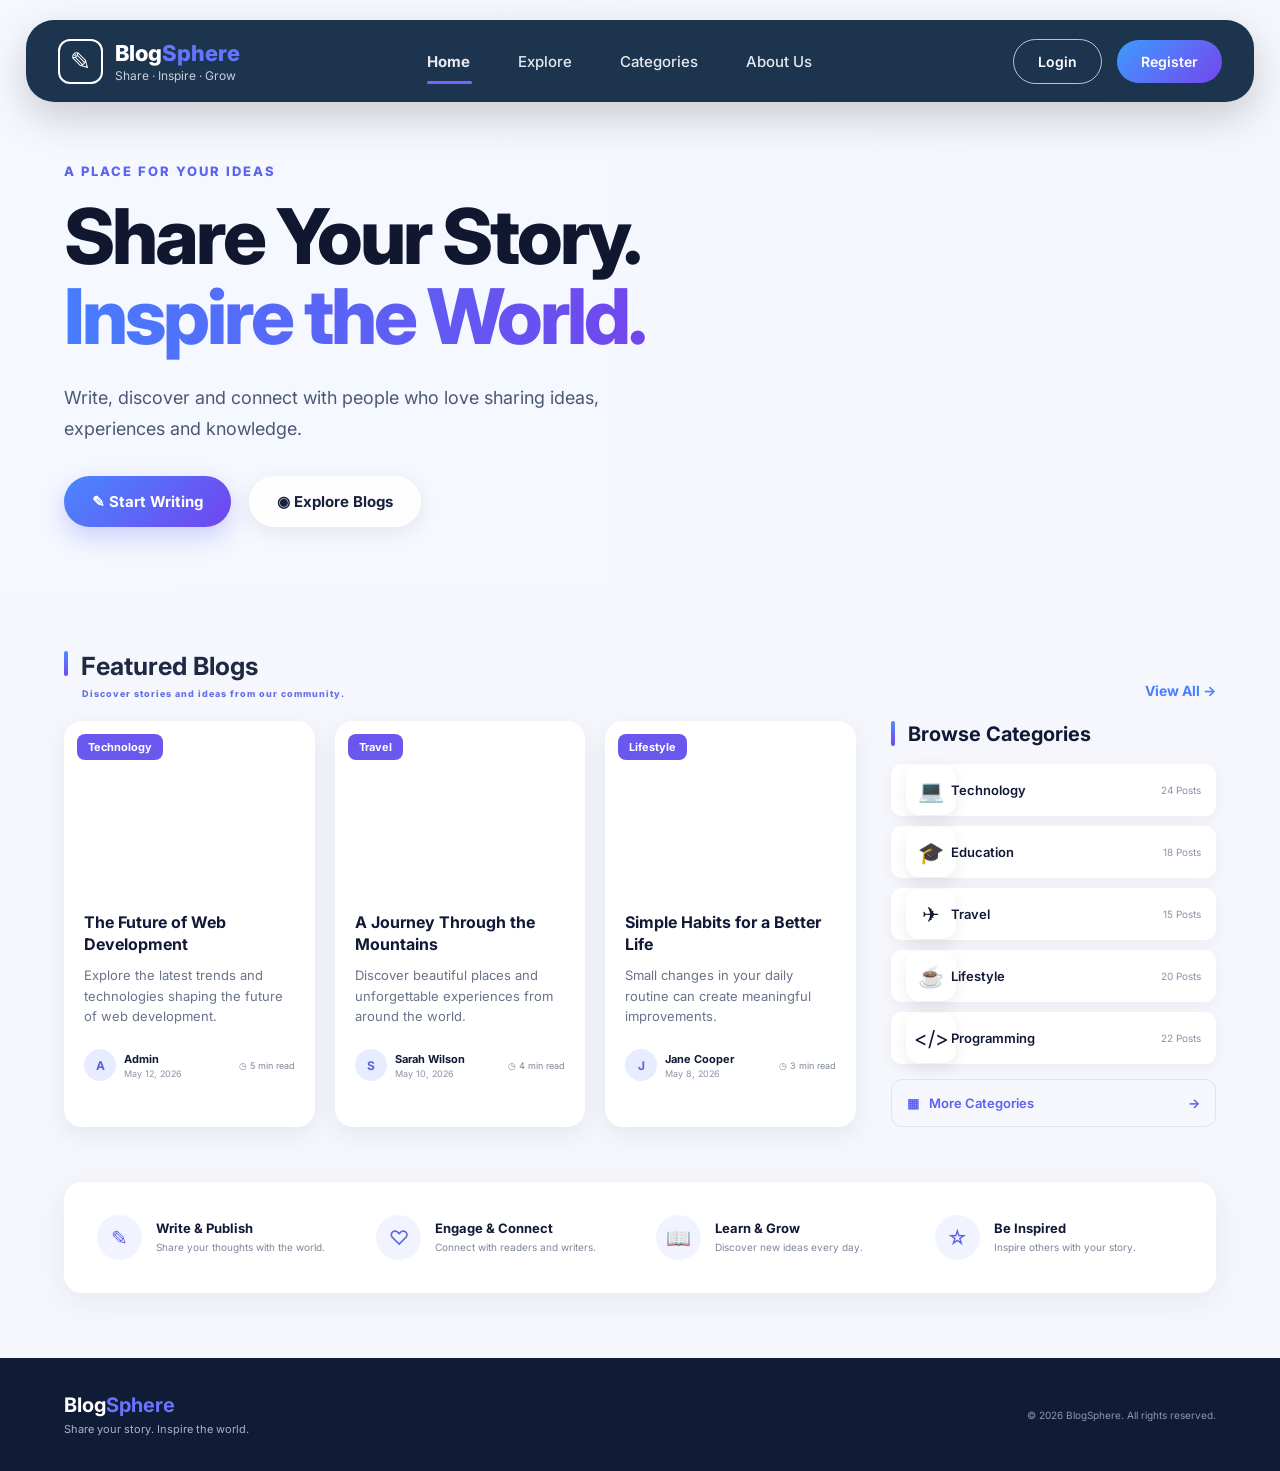
==== frontend/index.html @ fdae3c47 "Add complete BlogSphere application" ====
<!DOCTYPE html>
<html lang="en">
<head>
    <meta charset="UTF-8">
    <meta name="viewport" content="width=device-width, initial-scale=1.0">

    <title>BlogSphere | Share Your Story</title>

    <link rel="stylesheet" href="style.css">

    <!-- Google Font -->
    <link rel="preconnect" href="https://fonts.googleapis.com">
    <link rel="preconnect" href="https://fonts.gstatic.com" crossorigin>
    <link href="https://fonts.googleapis.com/css2?family=Inter:wght@400;500;600;700;800&display=swap" rel="stylesheet">
</head>

<body>

    <!-- ================= NAVBAR ================= -->

    <header class="navbar">

        <div class="logo-area">
            <div class="logo-icon">✎</div>

            <div class="logo-text">
                <h2>Blog<span>Sphere</span></h2>
                <p>Share · Inspire · Grow</p>
            </div>
        </div>

        <nav class="nav-links">
            <a href="index.html" class="active">Home</a>
            <a href="explore.html">Explore</a>
            <a href="categories.html">Categories</a>
            <a href="about.html">About Us</a>
        </nav>

        <div class="nav-actions">

            <button class="search-btn" title="Search">
                
            </button>

            <a href="login.html" class="login-btn">
                Login
            </a>

            <a href="register.html" class="register-btn">
                Register
            </a>

        </div>

    </header>


    <!-- ================= HERO SECTION ================= -->

    <section class="hero">

        <div class="hero-overlay"></div>

        <div class="hero-content">

            <p class="hero-small">
                A PLACE FOR YOUR IDEAS
            </p>

            <h1>
                Share Your Story.
                <br>
                <span>Inspire the World.</span>
            </h1>

            <p class="hero-description">
                Write, discover and connect with people who love
                sharing ideas, experiences and knowledge.
            </p>

            <div class="hero-buttons">

                <a href="create-post.html" class="primary-btn">
                    ✎ Start Writing
                </a>

                <a href="explore.html" class="secondary-btn">
                    ◉ Explore Blogs
                </a>

            </div>

        </div>

    </section>


    <!-- ================= FEATURED SECTION ================= -->

    <main>

        <section class="featured-section" id="blogs">

            <div class="section-heading">

                <div>
                    <span class="heading-line"></span>

                    <h2>Featured Blogs</h2>

                    <p>
                        Discover stories and ideas from our community.
                    </p>
                </div>

                <a href="explore.html" class="view-all">
                    View All →
                </a>

            </div>


            <div class="content-layout">


                <!-- BLOG CARDS -->

                <div class="blog-container">

                    <!-- CARD 1 -->

                    <article class="blog-card">

                        <div class="blog-image technology">
                            <span>Technology</span>
                        </div>

                        <div class="blog-content">

                            <h3>
                                The Future of Web Development
                            </h3>

                            <p>
                                Explore the latest trends and technologies
                                shaping the future of web development.
                            </p>

                            <div class="blog-info">

                                <div class="author">
                                    <div class="author-avatar">A</div>

                                    <div>
                                        <strong>Admin</strong>
                                        <small>May 12, 2026</small>
                                    </div>
                                </div>

                                <span class="read-time">
                                    ◷ 5 min read
                                </span>

                            </div>

                        </div>

                    </article>


                    <!-- CARD 2 -->

                    <article class="blog-card">

                        <div class="blog-image travel">
                            <span>Travel</span>
                        </div>

                        <div class="blog-content">

                            <h3>
                                A Journey Through the Mountains
                            </h3>

                            <p>
                                Discover beautiful places and unforgettable
                                experiences from around the world.
                            </p>

                            <div class="blog-info">

                                <div class="author">
                                    <div class="author-avatar">S</div>

                                    <div>
                                        <strong>Sarah Wilson</strong>
                                        <small>May 10, 2026</small>
                                    </div>
                                </div>

                                <span class="read-time">
                                    ◷ 4 min read
                                </span>

                            </div>

                        </div>

                    </article>


                    <!-- CARD 3 -->

                    <article class="blog-card">

                        <div class="blog-image lifestyle">
                            <span>Lifestyle</span>
                        </div>

                        <div class="blog-content">

                            <h3>
                                Simple Habits for a Better Life
                            </h3>

                            <p>
                                Small changes in your daily routine can
                                create meaningful improvements.
                            </p>

                            <div class="blog-info">

                                <div class="author">
                                    <div class="author-avatar">J</div>

                                    <div>
                                        <strong>Jane Cooper</strong>
                                        <small>May 8, 2026</small>
                                    </div>
                                </div>

                                <span class="read-time">
                                    ◷ 3 min read
                                </span>

                            </div>

                        </div>

                    </article>

                </div>


                <!-- ================= CATEGORIES ================= -->

                <aside class="categories">

                    <div class="category-heading">

                        <span class="heading-line"></span>

                        <h2>Browse Categories</h2>

                    </div>


                    <a href="categories.html" class="category-item">
                        <span class="category-icon">💻</span>
                        <span>Technology</span>
                        <small>24 Posts</small>
                    </a>


                    <a href="categories.html" class="category-item">
                        <span class="category-icon">🎓</span>
                        <span>Education</span>
                        <small>18 Posts</small>
                    </a>


                    <a href="categories.html" class="category-item">
                        <span class="category-icon">✈</span>
                        <span>Travel</span>
                        <small>15 Posts</small>
                    </a>


                    <a href="categories.html" class="category-item">
                        <span class="category-icon">☕</span>
                        <span>Lifestyle</span>
                        <small>20 Posts</small>
                    </a>


                    <a href="categories.html" class="category-item">
                        <span class="category-icon">&lt;/&gt;</span>
                        <span>Programming</span>
                        <small>22 Posts</small>
                    </a>


                    <a href="categories.html" class="more-category">
                        <span>▦</span>
                        More Categories
                        <b>→</b>
                    </a>

                </aside>

            </div>

        </section>


        <!-- ================= FEATURES ================= -->

        <section class="features">

            <div class="feature-item">

                <div class="feature-icon">
                    ✎
                </div>

                <div>
                    <h3>Write & Publish</h3>
                    <p>
                        Share your thoughts with the world.
                    </p>
                </div>

            </div>


            <div class="feature-item">

                <div class="feature-icon">
                    ♡
                </div>

                <div>
                    <h3>Engage & Connect</h3>
                    <p>
                        Connect with readers and writers.
                    </p>
                </div>

            </div>


            <div class="feature-item">

                <div class="feature-icon">
                    📖
                </div>

                <div>
                    <h3>Learn & Grow</h3>
                    <p>
                        Discover new ideas every day.
                    </p>
                </div>

            </div>


            <div class="feature-item">

                <div class="feature-icon">
                    ☆
                </div>

                <div>
                    <h3>Be Inspired</h3>
                    <p>
                        Inspire others with your story.
                    </p>
                </div>

            </div>

        </section>

    </main>


    <!-- ================= FOOTER ================= -->

    <footer>

        <div class="footer-logo">
            <h2>Blog<span>Sphere</span></h2>

            <p>
                Share your story. Inspire the world.
            </p>
        </div>


        <p class="copyright">
            © 2026 BlogSphere. All rights reserved.
        </p>

    </footer>
     <script src="script.js"></script>

</body>
</html>
---- frontend/style.css ----
/* =========================================
   RESET
========================================= */

* {
    margin: 0;
    padding: 0;
    box-sizing: border-box;
}

html {
    scroll-behavior: smooth;
}

body {
    font-family: "Inter", sans-serif;
    background: #f5f7fc;
    color: #111936;
}

a {
    text-decoration: none;
    color: inherit;
}


/* =========================================
   NAVBAR
========================================= */

.navbar {
    position: absolute;
    top: 20px;
    left: 2%;
    right: 2%;
    z-index: 10;

    height: 82px;

    display: flex;
    align-items: center;
    justify-content: space-between;

    padding: 0 32px;

    border-radius: 28px;

    background: rgba(10, 35, 64, 0.92);

    box-shadow:
        0 15px 40px rgba(0, 0, 0, 0.18);

    backdrop-filter: blur(12px);

    color: white;
}


/* LOGO */

.logo-area {
    display: flex;
    align-items: center;
    gap: 12px;
}

.logo-icon {
    width: 45px;
    height: 45px;

    display: flex;
    align-items: center;
    justify-content: center;

    border: 2px solid white;
    border-radius: 12px;

    font-size: 25px;
}

.logo-text h2 {
    font-size: 22px;
    font-weight: 800;
}

.logo-text h2 span {
    color: #6575ff;
}

.logo-text p {
    margin-top: 2px;

    font-size: 12px;
    color: #c7cede;
}


/* NAV LINKS */

.nav-links {
    display: flex;
    align-items: center;
    gap: 48px;
}

.nav-links a {
    position: relative;

    font-size: 15px;
    font-weight: 500;

    color: #e6e9f0;

    padding: 28px 0;

    transition: 0.3s;
}

.nav-links a:hover {
    color: white;
}

.nav-links a.active {
    font-weight: 700;
}

.nav-links a.active::after {
    content: "";

    position: absolute;

    bottom: 15px;
    left: 0;

    width: 45px;
    height: 3px;

    border-radius: 10px;

    background: #7266ff;
}


/* NAV ACTIONS */

.nav-actions {
    display: flex;
    align-items: center;
    gap: 15px;
}

.search-btn {
    border: none;
    background: transparent;

    color: white;

    font-size: 20px;

    cursor: pointer;
}

.login-btn,
.register-btn {
    padding: 13px 24px;

    border-radius: 30px;

    font-size: 14px;
    font-weight: 600;

    transition: 0.3s;
}

.login-btn {
    border: 1px solid rgba(255, 255, 255, 0.7);
}

.login-btn:hover {
    background: white;
    color: #15294c;
}

.register-btn {
    background: linear-gradient(
        135deg,
        #3d9cff,
        #7545ed
    );
}

.register-btn:hover {
    transform: translateY(-2px);

    box-shadow:
        0 8px 20px rgba(88, 85, 255, 0.35);
}


/* =========================================
   HERO
========================================= */

.hero {
    position: relative;

    min-height: 590px;

    display: flex;
    align-items: center;

    overflow: hidden;

    background-image:
        url("https://images.unsplash.com/photo-1500534623283-312aade485b7?auto=format&fit=crop&w=2000&q=85");

    background-size: cover;
    background-position: center;
}

.hero-overlay {
    position: absolute;
    inset: 0;

    background:
        linear-gradient(
            90deg,
            rgba(245, 248, 255, 0.97) 0%,
            rgba(245, 248, 255, 0.91) 35%,
            rgba(245, 248, 255, 0.30) 70%,
            rgba(245, 248, 255, 0.05) 100%
        );
}

.hero-content {
    position: relative;
    z-index: 2;

    width: 90%;
    max-width: 1250px;

    margin: 100px auto 0;
}

.hero-small {
    margin-bottom: 18px;

    color: #5c65ee;

    font-size: 13px;
    font-weight: 800;

    letter-spacing: 2px;
}

.hero h1 {
    max-width: 700px;

    font-size: clamp(48px, 6vw, 78px);

    line-height: 1.05;

    letter-spacing: -3px;

    font-weight: 800;

    color: #10172e;
}

.hero h1 span {
    background: linear-gradient(
        90deg,
        #477dff,
        #7146ed
    );

    -webkit-background-clip: text;
    background-clip: text;

    color: transparent;
}

.hero-description {
    max-width: 610px;

    margin-top: 25px;

    font-size: 18px;
    line-height: 1.7;

    color: #4c5873;
}

.hero-buttons {
    display: flex;
    gap: 18px;

    margin-top: 32px;
}

.primary-btn,
.secondary-btn {
    display: inline-flex;
    align-items: center;
    justify-content: center;

    padding: 16px 28px;

    border-radius: 35px;

    font-size: 15px;
    font-weight: 700;

    transition: 0.3s;
}

.primary-btn {
    color: white;

    background: linear-gradient(
        135deg,
        #4a87ff,
        #7045ef
    );

    box-shadow:
        0 10px 25px rgba(83, 87, 238, 0.25);
}

.primary-btn:hover {
    transform: translateY(-3px);

    box-shadow:
        0 15px 30px rgba(83, 87, 238, 0.35);
}

.secondary-btn {
    background: rgba(255, 255, 255, 0.9);

    color: #18213c;

    box-shadow:
        0 5px 20px rgba(0, 0, 0, 0.08);
}

.secondary-btn:hover {
    transform: translateY(-3px);
}


/* =========================================
   MAIN SECTION
========================================= */

.featured-section {
    width: 90%;
    max-width: 1250px;

    margin: 55px auto;
}

.section-heading {
    display: flex;
    align-items: center;
    justify-content: space-between;

    margin-bottom: 25px;
}

.section-heading > div {
    position: relative;
}

.heading-line {
    display: inline-block;

    width: 4px;
    height: 25px;

    margin-right: 9px;

    vertical-align: middle;

    border-radius: 10px;

    background: linear-gradient(
        #4d8bff,
        #7349ed
    );
}

.section-heading h2 {
    display: inline-block;

    font-size: 23px;

    vertical-align: middle;
}

.section-heading p {
    margin-left: 18px;
    margin-top: 7px;

    color: #748096;

    font-size: 14px;
}

.view-all {
    color: #4a7fff;

    font-size: 14px;
    font-weight: 700;
}


/* =========================================
   CONTENT LAYOUT
========================================= */

.content-layout {
    display: grid;

    grid-template-columns: 3fr 1.25fr;

    gap: 30px;
}


/* =========================================
   BLOG CARDS
========================================= */

.blog-container {
    display: grid;

    grid-template-columns:
        repeat(3, 1fr);

    gap: 20px;
}

.blog-card {
    overflow: hidden;

    background: white;

    border-radius: 18px;

    box-shadow:
        0 8px 25px rgba(31, 45, 76, 0.08);

    transition: 0.3s;
}

.blog-card:hover {
    transform: translateY(-7px);

    box-shadow:
        0 15px 35px rgba(31, 45, 76, 0.14);
}


/* BLOG IMAGE */

.blog-image {
    height: 170px;

    position: relative;

    background-size: cover;
    background-position: center;
}

.blog-image.technology {
    background-image:
        url("https://images.unsplash.com/photo-1498050108023-c5249f4df085?auto=format&fit=crop&w=800&q=80");
}

.blog-image.travel {
    background-image:
        url("https://images.unsplash.com/photo-1464822759023-fed622ff2c3b?auto=format&fit=crop&w=800&q=80");
}

.blog-image.lifestyle {
    background-image:
        url("https://images.unsplash.com/photo-1495474472287-4d71bcdd2085?auto=format&fit=crop&w=800&q=80");
}

.blog-image span {
    position: absolute;

    top: 13px;
    left: 13px;

    padding: 6px 11px;

    border-radius: 8px;

    background: #6957ee;

    color: white;

    font-size: 11px;
    font-weight: 700;
}


/* BLOG CONTENT */

.blog-content {
    padding: 20px;
}

.blog-content h3 {
    font-size: 16px;

    line-height: 1.4;
}

.blog-content > p {
    margin-top: 9px;

    color: #69748a;

    font-size: 13px;

    line-height: 1.6;
}


/* BLOG INFO */

.blog-info {
    display: flex;
    align-items: center;
    justify-content: space-between;

    margin-top: 22px;
}

.author {
    display: flex;
    align-items: center;

    gap: 8px;
}

.author-avatar {
    width: 32px;
    height: 32px;

    display: flex;
    align-items: center;
    justify-content: center;

    border-radius: 50%;

    background: #e8ecff;

    color: #5b62dc;

    font-size: 12px;
    font-weight: 700;
}

.author strong,
.author small {
    display: block;
}

.author strong {
    font-size: 11px;
}

.author small {
    margin-top: 2px;

    color: #8a93a5;

    font-size: 9px;
}

.read-time {
    color: #7c8597;

    font-size: 9px;
}


/* =========================================
   CATEGORIES
========================================= */

.categories {
    padding-left: 5px;
}

.category-heading {
    margin-bottom: 18px;
}

.category-heading h2 {
    display: inline-block;

    font-size: 20px;

    vertical-align: middle;
}

.category-item {
    display: grid;

    grid-template-columns: 35px 1fr auto;

    align-items: center;

    gap: 10px;

    min-height: 52px;

    margin-bottom: 10px;

    padding: 0 15px;

    background: white;

    border-radius: 11px;

    box-shadow:
        0 4px 15px rgba(30, 45, 80, 0.05);

    transition: 0.25s;
}

.category-item:hover {
    transform: translateX(4px);

    box-shadow:
        0 7px 20px rgba(30, 45, 80, 0.10);
}

.category-icon {
    font-size: 17px;
}

.category-item > span:nth-child(2) {
    font-size: 13px;
    font-weight: 600;
}

.category-item small {
    color: #8a93a5;

    font-size: 10px;
}

.more-category {
    display: flex;
    align-items: center;
    gap: 10px;

    margin-top: 15px;

    padding: 15px;

    border: 1px solid #dfe4f2;

    border-radius: 11px;

    color: #5d61ed;

    font-size: 13px;
    font-weight: 600;
}

.more-category b {
    margin-left: auto;
}


/* =========================================
   FEATURES
========================================= */

.features {
    width: 90%;
    max-width: 1250px;

    display: grid;

    grid-template-columns:
        repeat(4, 1fr);

    gap: 15px;

    margin: 0 auto 65px;

    padding: 25px;

    background: white;

    border-radius: 18px;

    box-shadow:
        0 8px 30px rgba(31, 45, 76, 0.07);
}

.feature-item {
    display: flex;
    align-items: center;

    gap: 14px;

    padding: 8px;
}

.feature-icon {
    width: 45px;
    height: 45px;

    flex-shrink: 0;

    display: flex;
    align-items: center;
    justify-content: center;

    border-radius: 50%;

    background: #f1f3ff;

    color: #5d61ef;

    font-size: 20px;
}

.feature-item h3 {
    font-size: 13px;
}

.feature-item p {
    margin-top: 4px;

    color: #7d8799;

    font-size: 10px;

    line-height: 1.5;
}


/* =========================================
   FOOTER
========================================= */

footer {
    display: flex;
    align-items: center;
    justify-content: space-between;

    padding: 35px 5%;

    background: #101b35;

    color: white;
}

.footer-logo h2 {
    font-size: 20px;
}

.footer-logo h2 span {
    color: #6973ff;
}

.footer-logo p {
    margin-top: 5px;

    color: #aab2c4;

    font-size: 11px;
}

.footer-links {
    display: flex;
    gap: 25px;

    color: #c4cad7;

    font-size: 12px;
}

.footer-links a:hover {
    color: white;
}

.copyright {
    color: #8e97aa;

    font-size: 10px;
}


/* =========================================
   RESPONSIVE DESIGN
========================================= */

@media (max-width: 1050px) {

    .nav-links {
        gap: 25px;
    }

    .content-layout {
        grid-template-columns: 1fr;
    }

    .categories {
        display: grid;

        grid-template-columns:
            repeat(2, 1fr);

        gap: 10px;
    }

    .category-heading {
        grid-column: 1 / -1;
    }

    .more-category {
        margin-top: 0;
    }
}


@media (max-width: 800px) {

    .navbar {
        height: auto;

        padding: 15px 20px;

        flex-wrap: wrap;

        gap: 15px;
    }

    .nav-links {
        order: 3;

        width: 100%;

        justify-content: center;

        gap: 20px;
    }

    .nav-links a {
        padding: 5px;
    }

    .nav-links a.active::after {
        bottom: -4px;
    }

    .hero {
        min-height: 650px;
    }

    .hero-content {
        margin-top: 120px;
    }

    .hero h1 {
        font-size: 50px;
    }

    .blog-container {
        grid-template-columns: 1fr;
    }

    .features {
        grid-template-columns:
            repeat(2, 1fr);
    }

    footer {
        flex-direction: column;

        gap: 20px;

        text-align: center;
    }
}


@media (max-width: 550px) {

    .logo-text {
        display: none;
    }

    .nav-actions .search-btn {
        display: none;
    }

    .login-btn,
    .register-btn {
        padding: 10px 15px;
    }

    .hero h1 {
        font-size: 42px;

        letter-spacing: -2px;
    }

    .hero-description {
        font-size: 15px;
    }

    .hero-buttons {
        flex-direction: column;

        width: 200px;
    }

    .categories {
        grid-template-columns: 1fr;
    }

    .features {
        grid-template-columns: 1fr;
    }

    .footer-links {
        flex-wrap: wrap;

        justify-content: center;
    }
}
/* =========================================
   LOGIN / AUTHENTICATION PAGE
========================================= */

.auth-page {
    min-height: 100vh;

    display: flex;
    align-items: center;
    justify-content: center;

    padding: 30px;

    background: #eef2fb;

    overflow-x: hidden;
}


/* BACKGROUND */

.auth-background {
    position: fixed;

    inset: 0;

    z-index: 0;

    background-image:
        linear-gradient(
            120deg,
            rgba(55, 101, 190, 0.25),
            rgba(112, 67, 220, 0.20)
        ),
        url("https://images.unsplash.com/photo-1519681393784-d120267933ba?auto=format&fit=crop&w=2000&q=85");

    background-size: cover;
    background-position: center;

    filter: blur(2px);

    transform: scale(1.03);
}


/* MAIN CONTAINER */

.auth-container {
    position: relative;

    z-index: 2;

    width: 100%;
    max-width: 1050px;

    min-height: 650px;

    display: grid;

    grid-template-columns: 45% 55%;

    overflow: hidden;

    border-radius: 30px;

    background: white;

    box-shadow:
        0 25px 70px rgba(24, 39, 75, 0.25);
}


/* =========================================
   LEFT INTRO
========================================= */

.auth-intro {
    position: relative;

    display: flex;
    flex-direction: column;

    padding: 45px;

    color: white;

    background:
        linear-gradient(
            145deg,
            rgba(15, 40, 72, 0.96),
            rgba(54, 62, 145, 0.95)
        );
}


/* LOGO */

.auth-logo {
    display: flex;
    align-items: center;

    gap: 12px;
}

.auth-logo-icon {
    width: 45px;
    height: 45px;

    display: flex;
    align-items: center;
    justify-content: center;

    border: 2px solid white;

    border-radius: 12px;

    font-size: 24px;
}

.auth-logo h2 {
    font-size: 23px;

    font-weight: 800;
}

.auth-logo h2 span {
    color: #7d76ff;
}

.auth-logo p {
    margin-top: 3px;

    color: #c8cede;

    font-size: 11px;
}


/* MESSAGE */

.auth-message {
    margin-top: auto;
    margin-bottom: auto;

    max-width: 400px;
}

.auth-small {
    margin-bottom: 18px;

    color: #91a9ff;

    font-size: 12px;

    font-weight: 800;

    letter-spacing: 2px;
}

.auth-message h1 {
    margin-bottom: 22px;

    font-size: 52px;

    line-height: 1.05;

    letter-spacing: -2px;
}

.auth-message > p:last-child {
    color: #cbd2e1;

    font-size: 15px;

    line-height: 1.7;
}


/* =========================================
   FORM AREA
========================================= */

.auth-form-area {
    display: flex;

    align-items: center;
    justify-content: center;

    padding: 45px;
}

.auth-form {
    width: 100%;
    max-width: 400px;
}


/* HEADING */

.form-heading {
    margin-bottom: 32px;
}

.form-heading h2 {
    color: #111936;

    font-size: 30px;
}

.form-heading p {
    margin-top: 8px;

    color: #7b8498;

    font-size: 13px;
}


/* INPUT GROUP */

.input-group {
    margin-bottom: 20px;
}

.input-group label {
    display: block;

    margin-bottom: 8px;

    color: #29324b;

    font-size: 13px;

    font-weight: 600;
}

.input-group input {
    width: 100%;

    height: 50px;

    padding: 0 16px;

    border: 1px solid #dce1ec;

    border-radius: 11px;

    outline: none;

    background: #fafbfe;

    color: #202943;

    font-family: inherit;

    font-size: 13px;

    transition: 0.25s;
}

.input-group input:focus {
    border-color: #6375ef;

    background: white;

    box-shadow:
        0 0 0 4px rgba(99, 117, 239, 0.10);
}

.input-group input::placeholder {
    color: #a0a7b6;
}


/* PASSWORD LABEL */

.password-label {
    display: flex;

    align-items: center;
    justify-content: space-between;
}

.password-label a {
    color: #5d68e9;

    font-size: 11px;

    font-weight: 600;
}

.password-label a:hover {
    text-decoration: underline;
}


/* REMEMBER */

.remember-row {
    margin-top: -5px;

    margin-bottom: 22px;
}

.remember-row label {
    display: flex;
    align-items: center;

    gap: 8px;

    color: #747d91;

    font-size: 12px;

    cursor: pointer;
}

.remember-row input {
    accent-color: #626df0;
}


/* SUBMIT */

.auth-submit {
    width: 100%;

    height: 52px;

    border: none;

    border-radius: 12px;

    background:
        linear-gradient(
            135deg,
            #4b88ff,
            #7046ee
        );

    color: white;

    font-family: inherit;

    font-size: 14px;

    font-weight: 700;

    cursor: pointer;

    box-shadow:
        0 8px 20px rgba(82, 89, 235, 0.25);

    transition: 0.3s;
}

.auth-submit:hover {
    transform: translateY(-2px);

    box-shadow:
        0 12px 25px rgba(82, 89, 235, 0.35);
}


/* DIVIDER */

.divider {
    display: flex;
    align-items: center;

    gap: 12px;

    margin: 27px 0;
}

.divider span {
    height: 1px;

    flex: 1;

    background: #e4e7ef;
}

.divider p {
    color: #9aa2b1;

    font-size: 10px;

    font-weight: 600;
}


/* ACCOUNT TEXT */

.account-text {
    text-align: center;

    color: #7b8497;

    font-size: 12px;
}

.account-text a {
    color: #5d67ec;

    font-weight: 700;
}

.account-text a:hover {
    text-decoration: underline;
}


/* BACK HOME */

.back-home {
    display: block;

    margin-top: 25px;

    text-align: center;

    color: #8b93a4;

    font-size: 11px;

    transition: 0.2s;
}

.back-home:hover {
    color: #5c67eb;
}


/* MOBILE LOGO */

.mobile-logo {
    display: none;
}


/* =========================================
   AUTH RESPONSIVE
========================================= */

@media (max-width: 850px) {

    .auth-container {
        max-width: 550px;

        grid-template-columns: 1fr;
    }

    .auth-intro {
        display: none;
    }

    .auth-form-area {
        padding: 45px 35px;
    }

    .mobile-logo {
        display: flex;

        align-items: center;
        justify-content: center;

        gap: 10px;

        margin-bottom: 35px;
    }

    .mobile-logo .auth-logo-icon {
        width: 38px;
        height: 38px;

        border-color: #5966ed;

        color: #5966ed;

        font-size: 20px;
    }

    .mobile-logo h2 {
        color: #17203c;

        font-size: 22px;
    }

    .mobile-logo h2 span {
        color: #5966ed;
    }
}


@media (max-width: 500px) {

    .auth-page {
        padding: 15px;
    }

    .auth-container {
        border-radius: 20px;
    }

    .auth-form-area {
        padding: 35px 22px;
    }

    .form-heading h2 {
        font-size: 26px;
    }
}
/* =========================================
   REGISTER PAGE
========================================= */

.register-container {
    max-width: 1100px;
}


/* TERMS LINK */

.remember-row a {
    color: #5d67ec;

    font-weight: 600;

    text-decoration: none;
}

.remember-row a:hover {
    text-decoration: underline;
}


/* REGISTER PAGE FORM */

.register-container .auth-form-area {
    padding-top: 35px;
    padding-bottom: 35px;
}


/* REGISTER PAGE HEADING */

.register-container .form-heading {
    margin-bottom: 25px;
}


/* REGISTER PAGE INPUTS */

.register-container .input-group {
    margin-bottom: 14px;
}
/* =========================================
   EXPLORE PAGE
========================================= */

.explore-page {
    background: #f5f7fc;
}


/* =========================================
   EXPLORE NAVBAR
========================================= */

.explore-navbar {
    position: relative;

    top: auto;
    left: auto;
    right: auto;

    margin: 20px 2% -102px;
}


/* =========================================
   EXPLORE HERO
========================================= */

.explore-hero {
    min-height: 500px;

    display: flex;
    align-items: center;

    position: relative;

    overflow: hidden;

    background-image:
        linear-gradient(
            90deg,
            rgba(10, 30, 62, 0.90),
            rgba(25, 48, 91, 0.65),
            rgba(20, 38, 73, 0.35)
        ),
        url("https://images.unsplash.com/photo-1517245386807-bb43f82c33c4?auto=format&fit=crop&w=2000&q=85");

    background-size: cover;
    background-position: center;
}

.explore-hero-content {
    width: 90%;
    max-width: 1250px;

    margin: 100px auto 0;

    color: white;
}

.explore-hero .hero-small {
    color: #aebaff;
}

.explore-hero h1 {
    max-width: 700px;

    font-size: clamp(48px, 6vw, 70px);

    line-height: 1.05;

    letter-spacing: -3px;
}

.explore-hero h1 span {
    display: block;

    background: linear-gradient(
        90deg,
        #71b8ff,
        #9b78ff
    );

    -webkit-background-clip: text;
    background-clip: text;

    color: transparent;
}

.explore-hero-content > p:last-of-type {
    max-width: 610px;

    margin-top: 20px;

    color: #d8dfed;

    font-size: 16px;

    line-height: 1.7;
}


/* SEARCH */

.explore-search {
    max-width: 650px;

    height: 58px;

    display: flex;
    align-items: center;

    margin-top: 30px;

    padding: 5px 7px 5px 20px;

    border-radius: 35px;

    background: white;

    box-shadow:
        0 12px 30px rgba(0, 0, 0, 0.18);
}

.explore-search > span {
    color: #778197;

    font-size: 18px;
}

.explore-search input {
    flex: 1;

    height: 100%;

    padding: 0 15px;

    border: none;

    outline: none;

    color: #202943;

    font-family: inherit;

    font-size: 13px;
}

.explore-search input::placeholder {
    color: #9aa3b4;
}

.explore-search button {
    height: 48px;

    padding: 0 25px;

    border: none;

    border-radius: 28px;

    background: linear-gradient(
        135deg,
        #4d89ff,
        #7046ef
    );

    color: white;

    font-family: inherit;

    font-size: 13px;

    font-weight: 700;

    cursor: pointer;

    transition: 0.3s;
}

.explore-search button:hover {
    transform: translateY(-2px);
}


/* =========================================
   EXPLORE MAIN
========================================= */

.explore-main {
    width: 90%;
    max-width: 1250px;

    margin: 55px auto 70px;
}


/* =========================================
   FILTER SECTION
========================================= */

.filter-section {
    display: flex;
    align-items: center;
    justify-content: space-between;

    gap: 30px;

    margin-bottom: 45px;
}

.filter-title h2 {
    font-size: 21px;
}

.filter-title p {
    margin-top: 5px;

    color: #7d8799;

    font-size: 12px;
}

.category-filters {
    display: flex;
    flex-wrap: wrap;

    justify-content: flex-end;

    gap: 8px;
}

.filter-btn {
    padding: 10px 16px;

    border: 1px solid #dfe4ef;

    border-radius: 25px;

    background: white;

    color: #626c81;

    font-family: inherit;

    font-size: 11px;

    font-weight: 600;

    cursor: pointer;

    transition: 0.25s;
}

.filter-btn:hover {
    border-color: #6873ed;

    color: #5c65e8;
}

.filter-btn.active {
    border-color: transparent;

    background: linear-gradient(
        135deg,
        #4c88ff,
        #7046ee
    );

    color: white;

    box-shadow:
        0 6px 15px rgba(89, 91, 235, 0.20);
}


/* =========================================
   EXPLORE HEADING
========================================= */

.explore-heading {
    display: flex;
    align-items: center;
    justify-content: space-between;

    margin-bottom: 22px;
}

.explore-heading > div {
    display: flex;
    align-items: center;
}

.explore-heading h2 {
    font-size: 23px;
}

#sortBlogs {
    padding: 10px 14px;

    border: 1px solid #dce1ec;

    border-radius: 9px;

    outline: none;

    background: white;

    color: #626c81;

    font-family: inherit;

    font-size: 11px;

    cursor: pointer;
}


/* =========================================
   BLOG GRID
========================================= */

.explore-grid {
    display: grid;

    grid-template-columns:
        repeat(3, 1fr);

    gap: 24px;
}


/* CARD */

.explore-card {
    overflow: hidden;

    background: white;

    border-radius: 18px;

    box-shadow:
        0 7px 25px rgba(31, 45, 76, 0.07);

    transition: 0.3s;
}

.explore-card:hover {
    transform: translateY(-7px);

    box-shadow:
        0 15px 35px rgba(31, 45, 76, 0.13);
}


/* CARD IMAGE */

.explore-card-image {
    width: 100%;
    height: 205px;

    position: relative;

    overflow: hidden;

    background: #eef2f7;
}

.explore-card-image img {
    width: 100%;
    height: 100%;

    display: block;

    object-fit: cover;
}
.tech-image {
    background-image:
        url("https://images.unsplash.com/photo-1498050108023-c5249f4df085?auto=format&fit=crop&w=900&q=80");
}

.coding-image {
    background-image:
        url("https://images.unsplash.com/photo-1515879218367-8466d910aaa4?auto=format&fit=crop&w=900&q=80");
}

.travel-image {
    background-image:
        url("https://images.unsplash.com/photo-1464822759023-fed622ff2c3b?auto=format&fit=crop&w=900&q=80");
}

.education-image {
    background-image:
        url("https://images.unsplash.com/photo-1523240795612-9a054b0db644?auto=format&fit=crop&w=900&q=80");
}

.lifestyle-image {
    background-image:
        url("https://images.unsplash.com/photo-1495474472287-4d71bcdd2085?auto=format&fit=crop&w=900&q=80");
}

.ai-image {
    background-image:
        url("https://images.unsplash.com/photo-1677442136019-21780ecad995?auto=format&fit=crop&w=900&q=80");
}


/* CATEGORY LABEL */

.explore-card-image span {
    position: absolute;

    top: 14px;
    left: 14px;

    padding: 7px 12px;

    border-radius: 8px;

    background: rgba(77, 74, 221, 0.90);

    color: white;

    font-size: 10px;

    font-weight: 700;

    backdrop-filter: blur(5px);
}


/* CARD CONTENT */

.explore-card-content {
    padding: 21px;
}

.explore-card-content h3 {
    font-size: 17px;

    line-height: 1.4;
}

.explore-card-content > p {
    min-height: 42px;

    margin-top: 9px;

    color: #737e92;

    font-size: 12px;

    line-height: 1.65;
}


/* CARD FOOTER */

.explore-card-footer {
    display: flex;
    align-items: center;
    justify-content: space-between;

    margin-top: 22px;

    padding-top: 15px;

    border-top: 1px solid #edf0f5;
}


/* =========================================
   NO RESULTS
========================================= */

.no-results {
    display: none;

    padding: 60px 20px;

    text-align: center;
}

.no-results > div {
    font-size: 40px;
}

.no-results h3 {
    margin-top: 15px;

    font-size: 18px;
}

.no-results p {
    margin-top: 7px;

    color: #7d8799;

    font-size: 12px;
}


/* =========================================
   PAGINATION
========================================= */

.pagination {
    display: flex;
    justify-content: center;
    align-items: center;

    gap: 8px;

    margin-top: 45px;
}

.page-btn {
    width: 38px;
    height: 38px;

    border: 1px solid #dce1ed;

    border-radius: 9px;

    background: white;

    color: #69748a;

    font-family: inherit;

    font-size: 12px;

    cursor: pointer;

    transition: 0.2s;
}

.page-btn:hover {
    border-color: #6974ed;

    color: #5965e8;
}

.page-btn.active {
    border-color: transparent;

    background: linear-gradient(
        135deg,
        #4c88ff,
        #7046ee
    );

    color: white;
}

.page-btn.next {
    font-size: 16px;
}


/* =========================================
   EXPLORE RESPONSIVE
========================================= */

@media (max-width: 1000px) {

    .filter-section {
        flex-direction: column;

        align-items: flex-start;
    }

    .category-filters {
        justify-content: flex-start;
    }

    .explore-grid {
        grid-template-columns:
            repeat(2, 1fr);
    }
}


@media (max-width: 800px) {

    .explore-navbar {
        margin-bottom: -102px;
    }

    .explore-hero {
        min-height: 560px;
    }

    .explore-hero-content {
        margin-top: 100px;
    }
}


@media (max-width: 600px) {

    .explore-grid {
        grid-template-columns: 1fr;
    }

    .explore-hero h1 {
        font-size: 45px;
    }

    .explore-search {
        height: auto;

        padding: 8px 8px 8px 15px;

        flex-wrap: wrap;
    }

    .explore-search input {
        min-width: 150px;

        height: 42px;
    }

    .explore-search button {
        height: 42px;
    }

    .explore-heading {
        align-items: flex-start;

        gap: 15px;

        flex-direction: column;
    }
}
/* =========================================
   BLOG POST PAGE
========================================= */

.post-page {
    background: #f5f7fc;
}


/* NAVBAR */

.post-navbar {
    position: relative;

    top: auto;
    left: auto;
    right: auto;

    margin: 20px 2% 0;
}


/* =========================================
   POST MAIN
========================================= */

.post-main {
    width: 90%;
    max-width: 1100px;

    margin: 45px auto 80px;
}


/* BACK */

.post-back {
    display: inline-block;

    margin-bottom: 25px;

    color: #6671e9;

    font-size: 12px;

    font-weight: 600;
}

.post-back:hover {
    text-decoration: underline;
}


/* CATEGORY */

.post-category {
    display: inline-block;

    padding: 7px 13px;

    border-radius: 8px;

    background: #e9ebff;

    color: #5b62df;

    font-size: 10px;

    font-weight: 800;

    letter-spacing: 0.5px;
}


/* TITLE */

.post-title {
    max-width: 900px;

    margin-top: 18px;

    color: #111936;

    font-size: clamp(38px, 5vw, 62px);

    line-height: 1.08;

    letter-spacing: -2px;
}


/* INTRO */

.post-intro {
    max-width: 750px;

    margin-top: 18px;

    color: #68738a;

    font-size: 17px;

    line-height: 1.7;
}


/* =========================================
   POST AUTHOR
========================================= */

.post-author-row {
    display: flex;

    align-items: center;
    justify-content: space-between;

    gap: 20px;

    margin-top: 30px;

    padding-bottom: 25px;

    border-bottom: 1px solid #e1e5ef;
}

.post-author {
    display: flex;

    align-items: center;

    gap: 12px;
}

.post-author-avatar {
    width: 45px;
    height: 45px;

    display: flex;

    align-items: center;
    justify-content: center;

    border-radius: 50%;

    background: linear-gradient(
        135deg,
        #dce6ff,
        #e9ddff
    );

    color: #5c63dc;

    font-size: 15px;

    font-weight: 800;
}

.post-author strong,
.post-author span {
    display: block;
}

.post-author strong {
    color: #29324a;

    font-size: 13px;
}

.post-author span {
    margin-top: 4px;

    color: #8a93a5;

    font-size: 10px;
}


/* ACTIONS */

.post-actions {
    display: flex;

    gap: 10px;
}

.post-action-btn {
    display: flex;

    align-items: center;

    gap: 7px;

    padding: 10px 15px;

    border: 1px solid #dfe3ee;

    border-radius: 25px;

    background: white;

    color: #69748a;

    font-family: inherit;

    font-size: 11px;

    font-weight: 600;

    cursor: pointer;

    transition: 0.25s;
}

.post-action-btn:hover {
    border-color: #6873eb;

    color: #5b65e9;
}

.post-action-btn.liked {
    background: #eeeaff;

    border-color: #7564ed;

    color: #6255dc;
}


/* =========================================
   FEATURED IMAGE
========================================= */

.post-featured-image {
    width: 100%;

    height: 480px;

    margin-top: 35px;

    overflow: hidden;

    border-radius: 22px;

    box-shadow:
        0 15px 40px rgba(25, 40, 70, 0.10);
}

.post-featured-image img {
    width: 100%;
    height: 100%;

    display: block;

    object-fit: cover;
}


/* =========================================
   POST LAYOUT
========================================= */

.post-layout {
    display: grid;

    grid-template-columns: 1fr 280px;

    gap: 55px;

    margin-top: 50px;
}


/* =========================================
   ARTICLE
========================================= */

.article-content {
    color: #454f65;

    font-size: 16px;

    line-height: 1.9;
}

.article-content p {
    margin-bottom: 25px;
}

.article-content h2 {
    margin: 40px 0 15px;

    color: #171f38;

    font-size: 26px;

    line-height: 1.3;
}

.article-content blockquote {
    margin: 35px 0;

    padding: 22px 25px;

    border-left: 4px solid #6874ee;

    border-radius: 0 12px 12px 0;

    background: #eef0ff;

    color: #505a72;

    font-size: 17px;

    font-style: italic;
}

.article-content ul {
    margin: 10px 0 30px;

    padding-left: 25px;
}

.article-content li {
    margin-bottom: 9px;
}


/* TAGS */

.post-tags {
    display: flex;

    flex-wrap: wrap;

    gap: 8px;

    margin-top: 40px;

    padding-top: 25px;

    border-top: 1px solid #e1e5ef;
}

.post-tags span {
    padding: 8px 12px;

    border-radius: 20px;

    background: #eef0f8;

    color: #66718a;

    font-size: 10px;

    font-weight: 600;
}


/* =========================================
   SIDEBAR
========================================= */

.post-sidebar {
    display: flex;

    flex-direction: column;

    gap: 20px;
}


/* AUTHOR CARD */

.author-card {
    padding: 25px;

    border-radius: 17px;

    background: white;

    text-align: center;

    box-shadow:
        0 7px 25px rgba(31, 45, 76, 0.07);
}

.large-author-avatar {
    width: 65px;
    height: 65px;

    display: flex;

    align-items: center;
    justify-content: center;

    margin: 0 auto 13px;

    border-radius: 50%;

    background: linear-gradient(
        135deg,
        #dce6ff,
        #e8dcff
    );

    color: #5c63dc;

    font-size: 22px;

    font-weight: 800;
}

.author-card h3 {
    font-size: 15px;
}

.author-card p {
    margin-top: 8px;

    color: #7b8599;

    font-size: 11px;

    line-height: 1.6;
}

.author-card button {
    width: 100%;

    height: 38px;

    margin-top: 17px;

    border: none;

    border-radius: 9px;

    background: linear-gradient(
        135deg,
        #4d89ff,
        #7046ef
    );

    color: white;

    font-family: inherit;

    font-size: 11px;

    font-weight: 700;

    cursor: pointer;
}


/* TABLE OF CONTENTS */

.toc-card {
    padding: 22px;

    border-radius: 17px;

    background: white;

    box-shadow:
        0 7px 25px rgba(31, 45, 76, 0.07);
}

.toc-card h3 {
    margin-bottom: 15px;

    color: #202943;

    font-size: 14px;
}

.toc-card a {
    display: block;

    padding: 11px 0;

    border-bottom: 1px solid #edf0f5;

    color: #6e788c;

    font-size: 11px;

    line-height: 1.5;
}

.toc-card a:last-child {
    border-bottom: none;
}

.toc-card a:hover {
    color: #5d68e9;
}


/* =========================================
   COMMENTS
========================================= */

.comments-section {
    margin-top: 65px;

    padding-top: 40px;

    border-top: 1px solid #e0e4ee;
}

.comments-heading {
    display: flex;

    align-items: center;

    gap: 10px;

    margin-bottom: 25px;
}

.comments-heading h2 {
    font-size: 23px;
}

.comments-heading span {
    padding: 5px 9px;

    border-radius: 12px;

    background: #e9ebf9;

    color: #6570e6;

    font-size: 9px;

    font-weight: 700;
}


/* COMMENT FORM */

.comment-form {
    display: flex;

    gap: 12px;

    padding: 20px;

    border-radius: 15px;

    background: white;

    box-shadow:
        0 6px 20px rgba(31, 45, 76, 0.05);
}

.comment-avatar {
    width: 38px;
    height: 38px;

    flex-shrink: 0;

    display: flex;

    align-items: center;
    justify-content: center;

    border-radius: 50%;

    background: #e9ecff;

    color: #6069dc;

    font-size: 12px;

    font-weight: 800;
}

.comment-input-area {
    flex: 1;
}

.comment-input-area textarea {
    width: 100%;

    min-height: 80px;

    padding: 13px;

    resize: vertical;

    border: 1px solid #e0e4ee;

    border-radius: 10px;

    outline: none;

    font-family: inherit;

    font-size: 12px;
}

.comment-input-area textarea:focus {
    border-color: #6874ed;
}

.comment-submit-row {
    display: flex;

    justify-content: flex-end;

    margin-top: 10px;
}

.comment-submit-row button {
    padding: 10px 18px;

    border: none;

    border-radius: 20px;

    background: linear-gradient(
        135deg,
        #4d89ff,
        #7046ef
    );

    color: white;

    font-family: inherit;

    font-size: 11px;

    font-weight: 700;

    cursor: pointer;
}


/* COMMENTS */

.comment {
    display: flex;

    gap: 12px;

    padding: 22px 0;

    border-bottom: 1px solid #e4e7ef;
}

.comment-body {
    flex: 1;
}

.comment-header {
    display: flex;

    align-items: center;

    gap: 10px;
}

.comment-header strong {
    color: #29324a;

    font-size: 12px;
}

.comment-header span {
    color: #9aa2b2;

    font-size: 9px;
}

.comment-body p {
    margin-top: 7px;

    color: #69748a;

    font-size: 12px;

    line-height: 1.6;
}


/* =========================================
   RELATED POSTS
========================================= */

.related-section {
    margin-top: 70px;
}

.related-grid {
    display: grid;

    grid-template-columns:
        repeat(3, 1fr);

    gap: 20px;

    margin-top: 25px;
}

.related-card {
    overflow: hidden;

    border-radius: 16px;

    background: white;

    box-shadow:
        0 7px 22px rgba(31, 45, 76, 0.06);

    transition: 0.3s;
}

.related-card:hover {
    transform: translateY(-5px);
}

.related-image {
    height: 150px;

    position: relative;

    background-size: cover;

    background-position: center;
}

.related-one {
    background-image:
        url("https://images.unsplash.com/photo-1515879218367-8466d910aaa4?auto=format&fit=crop&w=800&q=80");
}

.related-two {
    background-image:
        url("https://images.unsplash.com/photo-1677442136019-21780ecad995?auto=format&fit=crop&w=800&q=80");
}

.related-three {
    background-image:
        url("https://images.unsplash.com/photo-1523240795612-9a054b0db644?auto=format&fit=crop&w=800&q=80");
}

.related-image span {
    position: absolute;

    top: 12px;
    left: 12px;

    padding: 6px 10px;

    border-radius: 7px;

    background: rgba(80, 74, 220, 0.9);

    color: white;

    font-size: 9px;

    font-weight: 700;
}

.related-content {
    padding: 18px;
}

.related-content h3 {
    font-size: 15px;

    line-height: 1.4;
}

.related-content p {
    margin-top: 7px;

    color: #7a8498;

    font-size: 11px;

    line-height: 1.6;
}

.related-content a {
    display: inline-block;

    margin-top: 13px;

    color: #5e69e8;

    font-size: 10px;

    font-weight: 700;
}


/* =========================================
   POST RESPONSIVE
========================================= */

@media (max-width: 850px) {

    .post-layout {
        grid-template-columns: 1fr;
    }

    .post-sidebar {
        display: grid;

        grid-template-columns: 1fr 1fr;
    }

    .post-featured-image {
        height: 350px;
    }

    .related-grid {
        grid-template-columns:
            repeat(2, 1fr);
    }
}


@media (max-width: 600px) {

    .post-main {
        width: 92%;

        margin-top: 30px;
    }

    .post-title {
        font-size: 40px;

        letter-spacing: -1.5px;
    }

    .post-intro {
        font-size: 14px;
    }

    .post-author-row {
        align-items: flex-start;

        flex-direction: column;
    }

    .post-actions {
        width: 100%;
    }

    .post-action-btn {
        flex: 1;

        justify-content: center;
    }

    .post-featured-image {
        height: 250px;

        border-radius: 15px;
    }

    .post-layout {
        gap: 35px;
    }

    .post-sidebar {
        display: flex;
    }

    .related-grid {
        grid-template-columns: 1fr;
    }

    .comment-form {
        padding: 15px;
    }
}
/* =========================================
   CREATE POST PAGE
========================================= */

.create-post-page {
    background: #f5f7fc;
}


/* NAVBAR */

.create-navbar {
    position: relative;

    top: auto;
    left: auto;
    right: auto;

    margin: 20px 2% 0;
}


/* =========================================
   CREATE MAIN
========================================= */

.create-main {
    width: 92%;
    max-width: 1250px;

    margin: 45px auto 80px;
}


/* HEADING */

.create-heading {
    display: flex;

    align-items: flex-end;
    justify-content: space-between;

    margin-bottom: 30px;
}

.create-heading p {
    color: #6570e8;

    font-size: 10px;

    font-weight: 800;

    letter-spacing: 1px;
}

.create-heading h1 {
    margin-top: 8px;

    color: #141c36;

    font-size: 40px;

    letter-spacing: -1.5px;
}

.create-heading > span {
    padding: 8px 13px;

    border-radius: 20px;

    background: #e9ecf7;

    color: #778196;

    font-size: 10px;

    font-weight: 700;
}


/* =========================================
   EDITOR LAYOUT
========================================= */

.editor-layout {
    display: grid;

    grid-template-columns: 1fr 300px;

    gap: 25px;

    align-items: start;
}


/* EDITOR */

.editor-card {
    overflow: hidden;

    border-radius: 18px;

    background: white;

    box-shadow:
        0 8px 28px rgba(31, 45, 76, 0.07);
}


/* TITLE */

.post-title-input {
    width: 100%;

    padding: 35px 35px 20px;

    border: none;

    outline: none;

    color: #17203b;

    font-family: inherit;

    font-size: 34px;

    font-weight: 700;
}

.post-title-input::placeholder {
    color: #c1c6d2;
}


/* EDITOR ROW */

.editor-row {
    display: grid;

    grid-template-columns: 1fr 1fr;

    gap: 18px;

    padding: 0 35px 25px;
}

.editor-field label,
.cover-image-section > label {
    display: block;

    margin-bottom: 8px;

    color: #68738a;

    font-size: 10px;

    font-weight: 700;

    text-transform: uppercase;
}

.editor-field input,
.editor-field select {
    width: 100%;

    height: 42px;

    padding: 0 12px;

    border: 1px solid #e0e4ed;

    border-radius: 8px;

    outline: none;

    background: white;

    color: #4e586e;

    font-family: inherit;

    font-size: 11px;
}

.editor-field input:focus,
.editor-field select:focus {
    border-color: #6974ed;
}


/* =========================================
   COVER IMAGE
========================================= */

.cover-image-section {
    padding: 0 35px 25px;
}

.cover-upload {
    min-height: 150px;

    display: flex;

    flex-direction: column;

    align-items: center;
    justify-content: center;

    border: 2px dashed #d9deea;

    border-radius: 12px;

    background: #fafbfe;

    cursor: pointer;

    transition: 0.25s;
}

.cover-upload:hover {
    border-color: #6b75ed;

    background: #f7f7ff;
}

.upload-icon {
    width: 38px;
    height: 38px;

    display: flex;

    align-items: center;
    justify-content: center;

    margin-bottom: 8px;

    border-radius: 50%;

    background: #eceeff;

    color: #626ce2;

    font-size: 20px;

    font-weight: 700;
}

.cover-upload h3 {
    color: #4c566c;

    font-size: 13px;
}

.cover-upload p {
    margin-top: 5px;

    color: #9aa2b2;

    font-size: 10px;
}

.cover-preview {
    display: none;

    width: 100%;

    max-height: 250px;

    margin-top: 12px;

    border-radius: 12px;

    object-fit: cover;
}


/* =========================================
   TOOLBAR
========================================= */

.editor-toolbar {
    display: flex;

    align-items: center;

    gap: 4px;

    padding: 10px 25px;

    border-top: 1px solid #edf0f5;

    border-bottom: 1px solid #edf0f5;

    background: #fafbfe;
}

.editor-toolbar button {
    min-width: 35px;
    height: 32px;

    padding: 0 8px;

    border: none;

    border-radius: 6px;

    background: transparent;

    color: #68738a;

    font-family: inherit;

    font-size: 11px;

    font-weight: 600;

    cursor: pointer;
}

.editor-toolbar button:hover {
    background: #e9ecff;

    color: #5e68e2;
}

.editor-toolbar span {
    width: 1px;
    height: 20px;

    margin: 0 5px;

    background: #dfe3eb;
}


/* =========================================
   CONTENT EDITOR
========================================= */

.content-editor {
    min-height: 500px;

    padding: 30px 35px;

    outline: none;

    color: #4d576d;

    font-size: 15px;

    line-height: 1.9;
}

.content-editor:empty::before {
    content: attr(data-placeholder);

    color: #c1c6d1;

    pointer-events: none;
}

.content-editor h2 {
    margin: 25px 0 10px;

    color: #1b243e;
}

.content-editor p {
    margin-bottom: 15px;
}


/* EDITOR FOOTER */

.editor-footer {
    display: flex;

    justify-content: flex-end;

    gap: 20px;

    padding: 12px 25px;

    border-top: 1px solid #edf0f5;

    color: #9aa2b1;

    font-size: 9px;
}


/* =========================================
   PUBLISH SIDEBAR
========================================= */

.publish-sidebar {
    display: flex;

    flex-direction: column;

    gap: 18px;
}


/* PUBLISH CARD */

.publish-card {
    padding: 24px;

    border-radius: 17px;

    background: white;

    box-shadow:
        0 8px 25px rgba(31, 45, 76, 0.07);
}

.publish-card h3 {
    color: #202942;

    font-size: 16px;
}

.publish-card > p {
    margin-top: 6px;

    color: #8992a5;

    font-size: 10px;

    line-height: 1.5;
}


/* SETTINGS */

.setting-item {
    margin-top: 20px;
}

.setting-item label {
    display: block;

    margin-bottom: 7px;

    color: #6b7589;

    font-size: 10px;

    font-weight: 700;
}

.setting-item select {
    width: 100%;

    height: 40px;

    padding: 0 10px;

    border: 1px solid #e0e4ed;

    border-radius: 8px;

    outline: none;

    background: white;

    color: #596378;

    font-family: inherit;

    font-size: 10px;
}


/* BUTTONS */

.save-draft-btn,
.publish-main-btn {
    width: 100%;

    height: 42px;

    margin-top: 15px;

    border-radius: 9px;

    font-family: inherit;

    font-size: 11px;

    font-weight: 700;

    cursor: pointer;
}

.save-draft-btn {
    border: 1px solid #dce1ec;

    background: white;

    color: #626d82;
}

.save-draft-btn:hover {
    border-color: #6974ed;

    color: #5f68e3;
}

.publish-main-btn {
    border: none;

    background: linear-gradient(
        135deg,
        #4d89ff,
        #7046ef
    );

    color: white;

    box-shadow:
        0 7px 15px rgba(82, 89, 224, 0.2);
}


/* =========================================
   WRITING TIPS
========================================= */

.writing-tips {
    padding: 22px;

    border-radius: 17px;

    background: #eef0ff;
}

.writing-tips h3 {
    color: #4f5acb;

    font-size: 14px;
}

.writing-tips ul {
    margin-top: 13px;

    padding-left: 17px;
}

.writing-tips li {
    margin-bottom: 8px;

    color: #69739a;

    font-size: 10px;

    line-height: 1.5;
}


/* =========================================
   DRAFT INFO
========================================= */

.draft-info {
    display: grid;

    grid-template-columns: 1fr 1fr;

    border-radius: 14px;

    overflow: hidden;

    background: white;

    box-shadow:
        0 7px 20px rgba(31, 45, 76, 0.06);
}

.draft-info div {
    padding: 16px;

    text-align: center;
}

.draft-info div + div {
    border-left: 1px solid #edf0f5;
}

.draft-info span,
.draft-info strong {
    display: block;
}

.draft-info span {
    color: #9aa2b1;

    font-size: 9px;
}

.draft-info strong {
    margin-top: 5px;

    color: #4e586f;

    font-size: 12px;
}


/* =========================================
   CREATE RESPONSIVE
========================================= */

@media (max-width: 900px) {

    .editor-layout {
        grid-template-columns: 1fr;
    }

    .publish-sidebar {
        display: grid;

        grid-template-columns: 1fr 1fr;
    }

    .publish-card {
        grid-row: span 2;
    }
}


@media (max-width: 600px) {

    .create-main {
        width: 92%;

        margin-top: 30px;
    }

    .create-heading {
        align-items: flex-start;

        gap: 15px;

        flex-direction: column;
    }

    .create-heading h1 {
        font-size: 32px;
    }

    .post-title-input {
        padding: 25px 20px 15px;

        font-size: 26px;
    }

    .editor-row {
        grid-template-columns: 1fr;

        padding-left: 20px;
        padding-right: 20px;
    }

    .cover-image-section {
        padding-left: 20px;
        padding-right: 20px;
    }

    .content-editor {
        padding: 25px 20px;

        min-height: 400px;
    }

    .publish-sidebar {
        display: flex;
    }

}
/* =========================================
   DASHBOARD PAGE
========================================= */

.dashboard-page {
    background: #f5f7fc;
}


/* NAVBAR */

.dashboard-navbar {
    position: relative;

    top: auto;
    left: auto;
    right: auto;

    margin: 20px 2% 0;
}


/* USER */

.dashboard-user {
    display: flex;

    align-items: center;

    gap: 8px;

    color: #5f697d;

    font-size: 10px;

    font-weight: 600;
}

.dashboard-user-avatar {
    width: 34px;
    height: 34px;

    display: flex;

    align-items: center;
    justify-content: center;

    border-radius: 50%;

    background: #e8eaff;

    color: #5d67df;

    font-size: 11px;

    font-weight: 800;
}


/* =========================================
   DASHBOARD MAIN
========================================= */

.dashboard-main {
    width: 92%;
    max-width: 1200px;

    margin: 45px auto 80px;
}


/* WELCOME */

.dashboard-welcome {
    display: flex;

    align-items: flex-end;
    justify-content: space-between;

    gap: 20px;

    margin-bottom: 30px;
}

.dashboard-welcome p {
    color: #6570e8;

    font-size: 10px;

    font-weight: 800;

    letter-spacing: 1px;
}

.dashboard-welcome h1 {
    margin-top: 8px;

    color: #151e39;

    font-size: 34px;

    letter-spacing: -1px;
}

.dashboard-welcome span {
    display: block;

    margin-top: 8px;

    color: #858fa3;

    font-size: 11px;
}

.create-post-btn {
    padding: 13px 20px;

    border-radius: 10px;

    background: linear-gradient(
        135deg,
        #4d89ff,
        #7046ef
    );

    color: white;

    font-size: 11px;

    font-weight: 700;

    box-shadow:
        0 7px 18px rgba(87, 91, 225, 0.20);

    transition: 0.25s;
}

.create-post-btn:hover {
    transform: translateY(-2px);
}


/* =========================================
   STATISTICS
========================================= */

.dashboard-stats {
    display: grid;

    grid-template-columns:
        repeat(4, 1fr);

    gap: 18px;

    margin-bottom: 30px;
}

.stat-card {
    display: flex;

    align-items: center;

    gap: 15px;

    padding: 20px;

    border-radius: 15px;

    background: white;

    box-shadow:
        0 6px 22px rgba(31, 45, 76, 0.06);
}

.stat-icon {
    width: 42px;
    height: 42px;

    display: flex;

    align-items: center;
    justify-content: center;

    border-radius: 11px;

    background: #eef0ff;

    font-size: 17px;
}

.stat-card span,
.stat-card strong {
    display: block;
}

.stat-card span {
    color: #8b94a7;

    font-size: 9px;
}

.stat-card strong {
    margin-top: 5px;

    color: #242d47;

    font-size: 21px;
}


/* =========================================
   DASHBOARD CONTENT
========================================= */

.dashboard-content {
    display: grid;

    grid-template-columns: 1fr 290px;

    gap: 25px;

    align-items: start;
}


/* =========================================
   TABS
========================================= */

.dashboard-post-section {
    min-width: 0;
}

.dashboard-tabs {
    display: flex;

    gap: 5px;

    margin-bottom: 15px;

    padding: 5px;

    width: fit-content;

    border-radius: 10px;

    background: #e9ecf5;
}

.dashboard-tab {
    padding: 9px 15px;

    border: none;

    border-radius: 7px;

    background: transparent;

    color: #7c8598;

    font-family: inherit;

    font-size: 10px;

    font-weight: 600;

    cursor: pointer;
}

.dashboard-tab.active {
    background: white;

    color: #5d67df;

    box-shadow:
        0 2px 8px rgba(30, 40, 70, 0.08);
}


/* =========================================
   DASHBOARD POST
========================================= */

.dashboard-posts {
    display: flex;

    flex-direction: column;

    gap: 14px;
}

.dashboard-post {
    display: grid;

    grid-template-columns: 145px 1fr auto;

    gap: 18px;

    align-items: center;

    padding: 14px;

    border-radius: 15px;

    background: white;

    box-shadow:
        0 6px 20px rgba(31, 45, 76, 0.05);

    transition: 0.25s;
}

.dashboard-post:hover {
    transform: translateY(-2px);

    box-shadow:
        0 10px 28px rgba(31, 45, 76, 0.09);
}


/* POST IMAGE */

.dashboard-post-image {
    height: 105px;

    position: relative;

    overflow: hidden;

    border-radius: 10px;

    background-position: center;

    background-size: cover;
}

.dashboard-img-one {
    background-image:
        url("https://images.unsplash.com/photo-1498050108023-c5249f4df085?auto=format&fit=crop&w=600&q=80");
}

.dashboard-img-two {
    background-image:
        url("https://images.unsplash.com/photo-1515879218367-8466d910aaa4?auto=format&fit=crop&w=600&q=80");
}

.dashboard-img-three {
    background-image:
        url("https://images.unsplash.com/photo-1523240795612-9a054b0db644?auto=format&fit=crop&w=600&q=80");
}

.dashboard-img-four {
    background-image:
        url("https://images.unsplash.com/photo-1677442136019-21780ecad995?auto=format&fit=crop&w=600&q=80");
}

.dashboard-post-image span {
    position: absolute;

    left: 8px;
    bottom: 8px;

    padding: 5px 8px;

    border-radius: 6px;

    background: rgba(50, 55, 100, 0.78);

    color: white;

    font-size: 8px;

    font-weight: 700;
}


/* POST INFO */

.dashboard-post-info {
    min-width: 0;
}

.dashboard-post-status {
    display: inline-block;

    padding: 4px 7px;

    border-radius: 5px;

    font-size: 8px;

    font-weight: 700;
}

.published-status {
    background: #e6f7ef;

    color: #32976d;
}

.draft-status {
    background: #fff2df;

    color: #b77b2c;
}

.dashboard-post-info h2 {
    margin-top: 7px;

    color: #202943;

    font-size: 15px;

    line-height: 1.35;
}

.dashboard-post-info p {
    margin-top: 5px;

    color: #858ea0;

    font-size: 10px;

    line-height: 1.5;
}

.dashboard-post-meta {
    display: flex;

    flex-wrap: wrap;

    gap: 12px;

    margin-top: 10px;

    color: #9aa2b1;

    font-size: 8px;
}


/* MANAGEMENT */

.post-management {
    display: flex;

    align-items: center;

    gap: 5px;
}

.post-management a,
.post-management button {
    width: 30px;
    height: 30px;

    display: flex;

    align-items: center;
    justify-content: center;

    border: none;

    border-radius: 7px;

    background: #f1f3f8;

    color: #69738a;

    font-size: 11px;

    cursor: pointer;

    text-decoration: none;
}

.post-management a:hover,
.post-management button:hover {
    background: #e8eaff;

    color: #5d67df;
}


/* =========================================
   SIDEBAR
========================================= */

.dashboard-sidebar {
    display: flex;

    flex-direction: column;

    gap: 17px;
}


/* PROFILE */

.dashboard-profile {
    padding: 25px;

    border-radius: 16px;

    background: white;

    text-align: center;

    box-shadow:
        0 6px 22px rgba(31, 45, 76, 0.06);
}

.profile-avatar {
    width: 68px;
    height: 68px;

    display: flex;

    align-items: center;
    justify-content: center;

    margin: 0 auto 12px;

    border-radius: 50%;

    background: linear-gradient(
        135deg,
        #dce6ff,
        #e8dcff
    );

    color: #5e66df;

    font-size: 23px;

    font-weight: 800;
}

.dashboard-profile h2 {
    color: #252e48;

    font-size: 16px;
}

.dashboard-profile p {
    margin-top: 8px;

    color: #818b9e;

    font-size: 10px;

    line-height: 1.6;
}

.dashboard-profile button {
    width: 100%;

    height: 37px;

    margin-top: 15px;

    border: 1px solid #dfe3ed;

    border-radius: 8px;

    background: white;

    color: #626c80;

    font-family: inherit;

    font-size: 10px;

    font-weight: 600;

    cursor: pointer;
}


/* QUICK ACTIONS */

.quick-actions {
    padding: 21px;

    border-radius: 16px;

    background: white;

    box-shadow:
        0 6px 22px rgba(31, 45, 76, 0.06);
}

.quick-actions h3,
.account-info h3 {
    color: #28314a;

    font-size: 14px;
}

.quick-actions a {
    display: block;

    margin-top: 14px;

    padding: 9px 0;

    border-bottom: 1px solid #edf0f5;

    color: #68738a;

    font-size: 10px;
}

.quick-actions a:last-child {
    border-bottom: none;
}

.quick-actions a:hover {
    color: #5f69e2;
}


/* ACCOUNT */

.account-info {
    padding: 21px;

    border-radius: 16px;

    background: #eef0ff;
}

.account-info > div {
    display: flex;

    justify-content: space-between;

    margin-top: 15px;
}

.account-info span {
    color: #7d86a3;

    font-size: 9px;
}

.account-info strong {
    color: #505bc6;

    font-size: 10px;
}


/* =========================================
   RESPONSIVE
========================================= */

@media (max-width: 950px) {

    .dashboard-stats {
        grid-template-columns:
            repeat(2, 1fr);
    }

    .dashboard-content {
        grid-template-columns: 1fr;
    }

    .dashboard-sidebar {
        display: grid;

        grid-template-columns:
            repeat(3, 1fr);
    }
}


@media (max-width: 700px) {

    .dashboard-welcome {
        align-items: flex-start;

        flex-direction: column;
    }

    .dashboard-stats {
        grid-template-columns: 1fr 1fr;
    }

    .dashboard-post {
        grid-template-columns: 100px 1fr;
    }

    .dashboard-post-image {
        height: 90px;
    }

    .post-management {
        grid-column: 2;

        justify-content: flex-start;
    }

    .dashboard-sidebar {
        display: flex;
    }
}


@media (max-width: 500px) {

    .dashboard-main {
        width: 92%;

        margin-top: 30px;
    }

    .dashboard-welcome h1 {
        font-size: 27px;
    }

    .dashboard-stats {
        grid-template-columns: 1fr;
    }

    .dashboard-post {
        grid-template-columns: 1fr;
    }

    .dashboard-post-image {
        height: 150px;
    }

    .post-management {
        grid-column: auto;
    }

    .dashboard-tabs {
        width: 100%;
    }

    .dashboard-tab {
        flex: 1;

        padding-left: 8px;
        padding-right: 8px;
    }
}
/* =========================================
   PROFILE PAGE
========================================= */

.profile-page {
    background: #f5f7fc;
}

.profile-navbar {
    position: relative;
    top: auto;
    left: auto;
    right: auto;

    margin: 20px 2% 0;
}


/* NAV AVATAR */

.profile-nav-avatar {
    width: 34px;
    height: 34px;

    display: flex;
    align-items: center;
    justify-content: center;

    border-radius: 50%;

    background: #e8eaff;
    color: #5e68df;

    font-size: 11px;
    font-weight: 800;
}


/* =========================================
   PROFILE MAIN
========================================= */

.profile-main {
    width: 92%;
    max-width: 1150px;

    margin: 45px auto 80px;
}


/* =========================================
   PROFILE HEADER
========================================= */

.profile-header {
    overflow: hidden;

    border-radius: 20px;

    background: white;

    box-shadow:
        0 8px 28px rgba(31, 45, 76, 0.07);
}


/* COVER */

.profile-cover {
    height: 190px;

    position: relative;

    overflow: hidden;

    background:
        linear-gradient(
            120deg,
            #dfe8ff,
            #e9e0ff,
            #eef2ff
        );
}

.profile-cover-decoration {
    width: 400px;
    height: 400px;

    position: absolute;

    top: -260px;
    right: 80px;

    border-radius: 50%;

    border: 70px solid rgba(255,255,255,0.25);
}


/* MAIN INFO */

.profile-main-info {
    display: flex;

    align-items: center;

    gap: 20px;

    padding: 0 35px;

    position: relative;
}

.profile-picture {
    width: 105px;
    height: 105px;

    display: flex;

    align-items: center;
    justify-content: center;

    flex-shrink: 0;

    margin-top: -52px;

    border: 5px solid white;

    border-radius: 50%;

    background:
        linear-gradient(
            135deg,
            #dce6ff,
            #e7dcff
        );

    color: #5c66dd;

    font-size: 34px;

    font-weight: 800;

    box-shadow:
        0 5px 18px rgba(40, 50, 90, 0.12);
}

.profile-details {
    padding: 22px 0 20px;
}

.profile-details h1 {
    color: #202943;

    font-size: 25px;
}

.profile-username {
    margin-top: 4px;

    color: #6973df;

    font-size: 11px;
}

.profile-bio {
    max-width: 650px;

    margin-top: 10px;

    color: #788297;

    font-size: 11px;

    line-height: 1.6;
}


/* EDIT BUTTON */

.edit-profile-btn {
    margin-left: auto;

    padding: 10px 16px;

    border: 1px solid #dfe3ed;

    border-radius: 9px;

    background: white;

    color: #5f6a7f;

    font-family: inherit;

    font-size: 10px;

    font-weight: 600;

    cursor: pointer;
}

.edit-profile-btn:hover {
    border-color: #6974e8;

    color: #5f68df;
}


/* =========================================
   PROFILE STATS
========================================= */

.profile-stats {
    display: flex;

    gap: 50px;

    padding: 20px 35px;

    border-top: 1px solid #edf0f5;
}

.profile-stats div {
    display: flex;

    align-items: center;

    gap: 7px;
}

.profile-stats strong {
    color: #29324b;

    font-size: 15px;
}

.profile-stats span {
    color: #8992a4;

    font-size: 10px;
}


/* =========================================
   PROFILE CONTENT
========================================= */

.profile-content {
    display: grid;

    grid-template-columns: 1fr 275px;

    gap: 25px;

    margin-top: 25px;

    align-items: start;
}


/* TABS */

.profile-tabs {
    display: flex;

    gap: 5px;

    margin-bottom: 18px;

    padding: 5px;

    width: fit-content;

    border-radius: 9px;

    background: #e9ecf5;
}

.profile-tab {
    padding: 9px 17px;

    border: none;

    border-radius: 6px;

    background: transparent;

    color: #7d879a;

    font-family: inherit;

    font-size: 10px;

    font-weight: 600;

    cursor: pointer;
}

.profile-tab.active {
    background: white;

    color: #5d67df;

    box-shadow:
        0 2px 8px rgba(30,40,70,0.08);
}


/* =========================================
   PROFILE POST GRID
========================================= */

.profile-post-grid {
    display: grid;

    grid-template-columns:
        repeat(2, 1fr);

    gap: 18px;
}

.profile-post-card {
    overflow: hidden;

    border-radius: 15px;

    background: white;

    box-shadow:
        0 6px 22px rgba(31,45,76,0.06);

    transition: 0.25s;
}

.profile-post-card:hover {
    transform: translateY(-4px);
}


/* POST IMAGE */

.profile-post-image {
    height: 170px;

    position: relative;

    background-position: center;

    background-size: cover;
}

.profile-post-one {
    background-image:
        url("https://images.unsplash.com/photo-1498050108023-c5249f4df085?auto=format&fit=crop&w=800&q=80");
}

.profile-post-two {
    background-image:
        url("https://images.unsplash.com/photo-1515879218367-8466d910aaa4?auto=format&fit=crop&w=800&q=80");
}

.profile-post-three {
    background-image:
        url("https://images.unsplash.com/photo-1677442136019-21780ecad995?auto=format&fit=crop&w=800&q=80");
}

.profile-post-four {
    background-image:
        url("https://images.unsplash.com/photo-1523240795612-9a054b0db644?auto=format&fit=crop&w=800&q=80");
}

.profile-post-image span {
    position: absolute;

    top: 10px;
    left: 10px;

    padding: 6px 9px;

    border-radius: 6px;

    background: rgba(70,70,130,0.82);

    color: white;

    font-size: 8px;

    font-weight: 700;
}


/* POST BODY */

.profile-post-body {
    padding: 18px;
}

.profile-post-date {
    color: #9ba3b2;

    font-size: 8px;
}

.profile-post-body h2 {
    margin-top: 7px;

    color: #252e48;

    font-size: 15px;

    line-height: 1.4;
}

.profile-post-body p {
    margin-top: 6px;

    color: #818b9e;

    font-size: 10px;

    line-height: 1.55;
}

.profile-post-footer {
    display: flex;

    align-items: center;

    gap: 10px;

    margin-top: 14px;

    color: #9aa2b2;

    font-size: 8px;
}

.profile-post-footer a {
    margin-left: auto;

    color: #606ae0;

    font-weight: 700;
}


/* =========================================
   ABOUT
========================================= */

.profile-about {
    padding: 25px;

    border-radius: 15px;

    background: white;

    box-shadow:
        0 6px 22px rgba(31,45,76,0.06);
}

.profile-about h2 {
    color: #242d47;

    font-size: 19px;
}

.profile-about > p {
    margin-top: 15px;

    color: #6f798e;

    font-size: 12px;

    line-height: 1.8;
}

.about-details {
    margin-top: 25px;
}

.about-details div {
    display: flex;

    justify-content: space-between;

    padding: 14px 0;

    border-bottom: 1px solid #edf0f5;
}

.about-details span {
    color: #8b94a6;

    font-size: 10px;
}

.about-details strong {
    color: #505a71;

    font-size: 10px;
}


/* =========================================
   SIDEBAR
========================================= */

.profile-sidebar {
    display: flex;

    flex-direction: column;

    gap: 17px;
}

.profile-sidebar-card {
    padding: 21px;

    border-radius: 15px;

    background: white;

    box-shadow:
        0 6px 22px rgba(31,45,76,0.06);
}

.profile-sidebar-card h3 {
    color: #29324b;

    font-size: 14px;

    margin-bottom: 13px;
}

.profile-sidebar-card a,
.profile-sidebar-card button {
    display: block;

    width: 100%;

    padding: 10px 0;

    border: none;

    border-bottom: 1px solid #edf0f5;

    background: transparent;

    color: #6d778b;

    font-family: inherit;

    font-size: 10px;

    text-align: left;

    text-decoration: none;

    cursor: pointer;
}

.profile-sidebar-card a:last-of-type {
    border-bottom: none;
}

.profile-sidebar-card a:hover,
.profile-sidebar-card button:hover {
    color: #5d67df;
}


/* INTERESTS */

.interest-tags {
    display: flex;

    flex-wrap: wrap;

    gap: 6px;
}

.interest-tags span {
    padding: 7px 9px;

    border-radius: 15px;

    background: #eef0ff;

    color: #646ed9;

    font-size: 8px;

    font-weight: 600;
}


/* =========================================
   PROFILE MODAL
========================================= */

.profile-modal {
    display: none;

    position: fixed;

    z-index: 1000;

    inset: 0;

    align-items: center;
    justify-content: center;

    padding: 20px;

    background: rgba(20,25,50,0.45);
}

.profile-modal-content {
    width: 100%;
    max-width: 430px;

    position: relative;

    padding: 30px;

    border-radius: 17px;

    background: white;

    box-shadow:
        0 20px 60px rgba(20,30,60,0.2);
}

.profile-modal-content h2 {
    color: #222b45;

    font-size: 21px;
}

.profile-modal-content > p {
    margin-top: 5px;

    color: #8992a5;

    font-size: 10px;
}

.profile-modal-content label {
    display: block;

    margin-top: 18px;
    margin-bottom: 7px;

    color: #626d82;

    font-size: 10px;

    font-weight: 700;
}

.profile-modal-content input,
.profile-modal-content textarea {
    width: 100%;

    padding: 11px;

    border: 1px solid #dfe3ec;

    border-radius: 8px;

    outline: none;

    font-family: inherit;

    font-size: 11px;
}

.profile-modal-content textarea {
    min-height: 90px;

    resize: vertical;
}

.profile-modal-content input:focus,
.profile-modal-content textarea:focus {
    border-color: #6974e8;
}

.close-modal {
    position: absolute;

    top: 15px;
    right: 18px;

    border: none;

    background: transparent;

    color: #7c8598;

    font-size: 23px;

    cursor: pointer;
}

.save-profile-btn {
    width: 100%;

    height: 42px;

    margin-top: 20px;

    border: none;

    border-radius: 9px;

    background: linear-gradient(
        135deg,
        #4d89ff,
        #7046ef
    );

    color: white;

    font-family: inherit;

    font-size: 11px;

    font-weight: 700;

    cursor: pointer;
}


/* =========================================
   PROFILE RESPONSIVE
========================================= */

@media (max-width: 850px) {

    .profile-content {
        grid-template-columns: 1fr;
    }

    .profile-sidebar {
        display: grid;

        grid-template-columns:
            repeat(3, 1fr);
    }

    .profile-main-info {
        align-items: flex-start;
    }

}

@media (max-width: 650px) {

    .profile-main {
        width: 92%;

        margin-top: 30px;
    }

    .profile-cover {
        height: 140px;
    }

    .profile-main-info {
        flex-direction: column;

        align-items: flex-start;

        padding: 0 20px;
    }

    .profile-picture {
        margin-top: -45px;
    }

    .profile-details {
        padding-top: 5px;
    }

    .edit-profile-btn {
        margin-left: 0;

        margin-bottom: 20px;
    }

    .profile-stats {
        gap: 20px;

        padding: 18px 20px;
    }

    .profile-post-grid {
        grid-template-columns: 1fr;
    }

    .profile-sidebar {
        display: flex;
    }

}

@media (max-width: 400px) {

    .profile-stats {
        justify-content: space-between;
    }

    .profile-stats div {
        flex-direction: column;

        gap: 3px;
    }

}
/* =========================================
   CATEGORIES PAGE
========================================= */

.categories-page {
    background: #f5f7fc;
}

.categories-navbar {
    position: relative;
    top: auto;
    left: auto;
    right: auto;

    margin: 20px 2% 0;
}

.categories-navbar .nav-links a.active {
    color: #5e68df;
}


/* =========================================
   CATEGORY MAIN
========================================= */

.categories-main {
    width: 92%;
    max-width: 1150px;

    margin: 45px auto 80px;
}


/* =========================================
   CATEGORY HERO
========================================= */

.categories-hero {
    min-height: 270px;

    display: flex;
    align-items: center;

    padding: 50px;

    overflow: hidden;

    position: relative;

    border-radius: 22px;

    background:
        linear-gradient(
            120deg,
            #e4eaff,
            #ede5ff,
            #f4f0ff
        );

    box-shadow:
        0 8px 28px rgba(31,45,76,0.06);
}

.categories-hero::before {
    content: "";

    width: 300px;
    height: 300px;

    position: absolute;

    right: -80px;
    top: -100px;

    border-radius: 50%;

    border: 55px solid rgba(255,255,255,0.35);
}

.categories-hero::after {
    content: "";

    width: 180px;
    height: 180px;

    position: absolute;

    right: 180px;
    bottom: -110px;

    border-radius: 50%;

    background: rgba(255,255,255,0.3);
}

.categories-hero-content {
    position: relative;

    z-index: 2;

    max-width: 600px;
}

.small-heading {
    color: #606be0;

    font-size: 9px;

    font-weight: 800;

    letter-spacing: 1.5px;
}

.categories-hero h1 {
    margin-top: 10px;

    color: #202943;

    font-size: 39px;

    line-height: 1.15;

    letter-spacing: -1.5px;
}

.categories-hero h1 span {
    color: #636de4;
}

.categories-hero-content > p:last-child {
    max-width: 500px;

    margin-top: 13px;

    color: #737d92;

    font-size: 11px;

    line-height: 1.7;
}


/* =========================================
   CATEGORY SEARCH
========================================= */

.category-search-section {
    display: flex;

    justify-content: center;

    margin-top: -25px;

    position: relative;

    z-index: 5;
}

.category-search {
    width: 55%;

    display: flex;

    align-items: center;

    gap: 10px;

    padding: 13px 17px;

    border-radius: 11px;

    background: white;

    box-shadow:
        0 8px 25px rgba(31,45,76,0.10);
}

.category-search span {
    color: #8b94a6;

    font-size: 12px;
}

.category-search input {
    width: 100%;

    border: none;

    outline: none;

    color: #394258;

    font-family: inherit;

    font-size: 10px;
}

.category-search input::placeholder {
    color: #a0a7b5;
}


/* =========================================
   CATEGORY SECTION
========================================= */

.categories-section {
    margin-top: 55px;
}

.section-heading {
    display: flex;

    align-items: flex-end;
    justify-content: space-between;

    margin-bottom: 22px;
}

.section-heading p {
    color: #6570e8;

    font-size: 9px;

    font-weight: 800;

    letter-spacing: 1px;
}

.section-heading h2 {
    margin-top: 6px;

    color: #202943;

    font-size: 25px;
}

.section-heading > span {
    color: #8b94a5;

    font-size: 9px;
}


/* =========================================
   CATEGORY GRID
========================================= */

.category-grid {
    display: grid;

    grid-template-columns:
        repeat(4, 1fr);

    gap: 18px;
}

.category-card {
    overflow: hidden;

    border-radius: 15px;

    background: white;

    box-shadow:
        0 6px 22px rgba(31,45,76,0.06);

    cursor: pointer;

    transition: 0.25s;
}

.category-card:hover {
    transform: translateY(-5px);

    box-shadow:
        0 12px 30px rgba(31,45,76,0.10);
}


/* CATEGORY IMAGE */

.category-card-image {
    height: 135px;

    display: flex;

    align-items: center;
    justify-content: center;

    position: relative;

    background-position: center;

    background-size: cover;
}

.category-tech {
    background-image:
        linear-gradient(
            rgba(45,70,140,0.2),
            rgba(45,70,140,0.2)
        ),
        url("https://images.unsplash.com/photo-1518770660439-4636190af475?auto=format&fit=crop&w=700&q=80");
}

.category-programming {
    background-image:
        linear-gradient(
            rgba(40,55,110,0.2),
            rgba(40,55,110,0.2)
        ),
        url("https://images.unsplash.com/photo-1461749280684-dccba630e2f6?auto=format&fit=crop&w=700&q=80");
}

.category-ai {
    background-image:
        linear-gradient(
            rgba(55,60,130,0.2),
            rgba(55,60,130,0.2)
        ),
        url("https://images.unsplash.com/photo-1677442136019-21780ecad995?auto=format&fit=crop&w=700&q=80");
}

.category-education {
    background-image:
        linear-gradient(
            rgba(55,75,130,0.2),
            rgba(55,75,130,0.2)
        ),
        url("https://images.unsplash.com/photo-1523240795612-9a054b0db644?auto=format&fit=crop&w=700&q=80");
}

.category-travel {
    background-image:
        linear-gradient(
            rgba(30,80,100,0.2),
            rgba(30,80,100,0.2)
        ),
        url("https://images.unsplash.com/photo-1500530855697-b586d89ba3ee?auto=format&fit=crop&w=700&q=80");
}

.category-lifestyle {
    background-image:
        linear-gradient(
            rgba(50,100,90,0.2),
            rgba(50,100,90,0.2)
        ),
        url("https://images.unsplash.com/photo-1499209974431-9dddcece7f88?auto=format&fit=crop&w=700&q=80");
}

.category-business {
    background-image:
        linear-gradient(
            rgba(45,55,110,0.2),
            rgba(45,55,110,0.2)
        ),
        url("https://images.unsplash.com/photo-1556761175-b413da4baf72?auto=format&fit=crop&w=700&q=80");
}

.category-creativity {
    background-image:
        linear-gradient(
            rgba(100,60,110,0.2),
            rgba(100,60,110,0.2)
        ),
        url("https://images.unsplash.com/photo-1549490349-8643362247b5?auto=format&fit=crop&w=700&q=80");
}


/* ICON */

.category-icon {
    width: 50px;
    height: 50px;

    display: flex;

    align-items: center;
    justify-content: center;

    border-radius: 14px;

    background: rgba(255,255,255,0.88);

    font-size: 21px;

    box-shadow:
        0 5px 15px rgba(0,0,0,0.08);
}


/* CARD CONTENT */

.category-card-content {
    padding: 17px;
}

.category-card-content h3 {
    color: #252e48;

    font-size: 14px;
}

.category-card-content p {
    min-height: 45px;

    margin-top: 7px;

    color: #858ea0;

    font-size: 9px;

    line-height: 1.55;
}

.category-card-content > span {
    display: block;

    margin-top: 12px;

    color: #616be0;

    font-size: 9px;

    font-weight: 700;
}


/* =========================================
   NO RESULT
========================================= */

.category-no-result {
    display: none;

    padding: 50px 20px;

    text-align: center;

    border-radius: 15px;

    background: white;
}

.category-no-result div {
    font-size: 30px;
}

.category-no-result h3 {
    margin-top: 10px;

    color: #343d55;

    font-size: 15px;
}

.category-no-result p {
    margin-top: 5px;

    color: #8a93a5;

    font-size: 10px;
}


/* =========================================
   POPULAR TOPICS
========================================= */

.popular-topics {
    margin-top: 65px;
}

.topic-pills {
    display: flex;

    flex-wrap: wrap;

    gap: 9px;
}

.topic-pills button {
    padding: 9px 14px;

    border: 1px solid #dfe3ee;

    border-radius: 20px;

    background: white;

    color: #667087;

    font-family: inherit;

    font-size: 9px;

    font-weight: 600;

    cursor: pointer;

    transition: 0.2s;
}

.topic-pills button:hover {
    border-color: #6a74e5;

    background: #eef0ff;

    color: #5c66d9;
}


/* =========================================
   CATEGORY RESPONSIVE
========================================= */

@media (max-width: 950px) {

    .category-grid {
        grid-template-columns:
            repeat(3, 1fr);
    }

    .category-search {
        width: 70%;
    }

}

@media (max-width: 700px) {

    .categories-hero {
        padding: 35px 25px;
    }

    .categories-hero h1 {
        font-size: 31px;
    }

    .category-grid {
        grid-template-columns:
            repeat(2, 1fr);
    }

    .category-search {
        width: 80%;
    }

}

@media (max-width: 500px) {

    .categories-main {
        width: 92%;

        margin-top: 30px;
    }

    .categories-hero {
        min-height: 240px;

        padding: 30px 20px;
    }

    .categories-hero h1 {
        font-size: 27px;
    }

    .category-grid {
        grid-template-columns: 1fr;
    }

    .category-search {
        width: 90%;
    }

    .section-heading {
        align-items: flex-start;

        flex-direction: column;

        gap: 8px;
    }

}
/* =========================================
   ABOUT PAGE
========================================= */

.about-page {
    background: #f5f7fc;
}

.about-navbar {
    position: relative;
    top: auto;
    left: auto;
    right: auto;

    margin: 20px 2% 0;
}

.about-navbar .nav-links a.active {
    color: #606be0;
}


/* =========================================
   ABOUT MAIN
========================================= */

.about-main {
    width: 92%;
    max-width: 1150px;

    margin: 45px auto 80px;
}


/* =========================================
   ABOUT HERO
========================================= */

.about-hero {
    min-height: 440px;

    display: grid;

    grid-template-columns: 1.1fr 0.9fr;

    align-items: center;

    padding: 55px;

    overflow: hidden;

    position: relative;

    border-radius: 22px;

    background:
        linear-gradient(
            120deg,
            #e4eaff,
            #ede6ff,
            #f4f0ff
        );

    box-shadow:
        0 8px 28px rgba(31,45,76,0.06);
}

.about-hero::before {
    content: "";

    width: 400px;
    height: 400px;

    position: absolute;

    right: -170px;
    top: -150px;

    border-radius: 50%;

    border: 70px solid rgba(255,255,255,0.28);
}

.about-hero-content {
    position: relative;

    z-index: 2;
}

.about-hero h1 {
    max-width: 600px;

    margin-top: 11px;

    color: #202943;

    font-size: 43px;

    line-height: 1.12;

    letter-spacing: -1.8px;
}

.about-hero h1 span {
    color: #626de3;
}

.about-hero-content > p:last-of-type {
    max-width: 530px;

    margin-top: 16px;

    color: #737d91;

    font-size: 11px;

    line-height: 1.75;
}


/* HERO BUTTONS */

.about-hero-buttons {
    display: flex;

    gap: 10px;

    margin-top: 25px;
}

.about-primary-btn,
.about-secondary-btn {
    display: inline-flex;

    align-items: center;
    justify-content: center;

    padding: 11px 17px;

    border-radius: 8px;

    font-size: 9px;

    font-weight: 700;

    text-decoration: none;
}

.about-primary-btn {
    background: #626de2;

    color: white;

    box-shadow:
        0 7px 15px rgba(98,109,226,0.2);
}

.about-secondary-btn {
    border: 1px solid #d8ddeb;

    background: rgba(255,255,255,0.65);

    color: #657087;
}


/* =========================================
   HERO VISUAL
========================================= */

.about-hero-visual {
    min-height: 320px;

    display: flex;

    align-items: center;
    justify-content: center;

    position: relative;
}

.about-circle {
    width: 230px;
    height: 230px;

    display: flex;

    align-items: center;
    justify-content: center;

    flex-direction: column;

    gap: 4px;

    border-radius: 50%;

    background:
        linear-gradient(
            145deg,
            rgba(255,255,255,0.9),
            rgba(235,230,255,0.9)
        );

    box-shadow:
        0 20px 45px rgba(80,80,150,0.10);
}

.about-circle-icon {
    width: 68px;
    height: 68px;

    display: flex;

    align-items: center;
    justify-content: center;

    margin-bottom: 10px;

    border-radius: 20px;

    background: #6872e1;

    color: white;

    font-size: 28px;

    box-shadow:
        0 8px 20px rgba(90,100,210,0.2);
}

.about-circle span {
    color: #737c91;

    font-size: 9px;

    font-weight: 600;
}


/* FLOATING CARDS */

.floating-card {
    display: flex;

    align-items: center;

    gap: 10px;

    padding: 11px 14px;

    position: absolute;

    border-radius: 10px;

    background: rgba(255,255,255,0.9);

    box-shadow:
        0 10px 25px rgba(40,50,90,0.10);

    z-index: 3;
}

.floating-card span {
    font-size: 17px;
}

.floating-card strong {
    display: block;

    color: #313a54;

    font-size: 12px;
}

.floating-card small {
    display: block;

    margin-top: 2px;

    color: #929aaa;

    font-size: 7px;
}

.card-one {
    top: 30px;
    left: 5px;
}

.card-two {
    right: 0;
    bottom: 25px;
}


/* =========================================
   MISSION
========================================= */

.mission-section {
    display: grid;

    grid-template-columns: 0.9fr 1.1fr;

    gap: 60px;

    align-items: center;

    margin-top: 80px;
}

.mission-image {
    min-height: 330px;

    display: flex;

    align-items: center;
    justify-content: center;

    border-radius: 20px;

    background:
        linear-gradient(
            135deg,
            #dfe7ff,
            #ece4ff
        );

    overflow: hidden;

    position: relative;
}

.mission-image::before,
.mission-image::after {
    content: "";

    position: absolute;

    border-radius: 50%;

    border: 35px solid rgba(255,255,255,0.3);
}

.mission-image::before {
    width: 180px;
    height: 180px;

    left: -70px;
    top: -60px;
}

.mission-image::after {
    width: 130px;
    height: 130px;

    right: -40px;
    bottom: -40px;
}

.mission-image-inner {
    width: 190px;
    height: 190px;

    display: flex;

    flex-direction: column;

    align-items: center;
    justify-content: center;

    position: relative;

    z-index: 2;

    border-radius: 50%;

    background: rgba(255,255,255,0.65);

    text-align: center;
}

.mission-image-inner span {
    font-size: 35px;
}

.mission-image-inner h3 {
    max-width: 110px;

    margin-top: 10px;

    color: #3b4460;

    font-size: 16px;

    line-height: 1.3;
}

.mission-content h2 {
    max-width: 500px;

    margin-top: 8px;

    color: #222b45;

    font-size: 29px;

    line-height: 1.2;
}

.mission-content > p:not(.small-heading) {
    max-width: 530px;

    margin-top: 15px;

    color: #7a8498;

    font-size: 11px;

    line-height: 1.8;
}


/* =========================================
   SECTION HEADING
========================================= */

.about-section-heading {
    margin-bottom: 28px;

    text-align: center;
}

.about-section-heading p {
    color: #626de2;

    font-size: 9px;

    font-weight: 800;

    letter-spacing: 1.3px;
}

.about-section-heading h2 {
    margin-top: 6px;

    color: #232c46;

    font-size: 27px;
}

.about-section-heading span {
    display: block;

    margin-top: 7px;

    color: #8a93a5;

    font-size: 10px;
}


/* =========================================
   VALUES
========================================= */

.values-section {
    margin-top: 85px;
}

.values-grid {
    display: grid;

    grid-template-columns:
        repeat(4, 1fr);

    gap: 17px;
}

.value-card {
    padding: 23px 19px;

    border-radius: 15px;

    background: white;

    box-shadow:
        0 6px 22px rgba(31,45,76,0.06);

    transition: 0.25s;
}

.value-card:hover {
    transform: translateY(-4px);
}

.value-icon {
    width: 43px;
    height: 43px;

    display: flex;

    align-items: center;
    justify-content: center;

    border-radius: 12px;

    background: #eef0ff;

    font-size: 18px;
}

.value-card h3 {
    margin-top: 15px;

    color: #303950;

    font-size: 14px;
}

.value-card p {
    margin-top: 7px;

    color: #858ea0;

    font-size: 9px;

    line-height: 1.65;
}


/* =========================================
   HOW IT WORKS
========================================= */

.how-section {
    margin-top: 85px;
}

.how-grid {
    display: grid;

    grid-template-columns:
        repeat(3, 1fr);

    gap: 20px;
}

.how-step {
    display: flex;

    gap: 15px;

    padding: 23px;

    border-radius: 15px;

    background: white;

    box-shadow:
        0 6px 22px rgba(31,45,76,0.06);
}

.step-number {
    color: #6671e2;

    font-size: 17px;

    font-weight: 800;
}

.how-step h3 {
    color: #303950;

    font-size: 13px;
}

.how-step p {
    margin-top: 7px;

    color: #858ea0;

    font-size: 9px;

    line-height: 1.6;
}


/* =========================================
   STATS
========================================= */

.about-stats {
    display: grid;

    grid-template-columns:
        repeat(4, 1fr);

    margin-top: 70px;

    padding: 35px;

    border-radius: 18px;

    background:
        linear-gradient(
            120deg,
            #e7ebff,
            #eee9ff
        );
}

.about-stats div {
    text-align: center;

    border-right: 1px solid rgba(100,110,180,0.12);
}

.about-stats div:last-child {
    border-right: none;
}

.about-stats strong {
    display: block;

    color: #505cd2;

    font-size: 24px;
}

.about-stats span {
    display: block;

    margin-top: 5px;

    color: #7d8699;

    font-size: 9px;
}


/* =========================================
   ABOUT CTA
========================================= */

.about-cta {
    margin-top: 70px;

    padding: 55px 30px;

    border-radius: 20px;

    text-align: center;

    background:
        linear-gradient(
            120deg,
            #e4e9ff,
            #eee8ff
        );
}

.about-cta h2 {
    margin-top: 7px;

    color: #252e48;

    font-size: 29px;
}

.about-cta p:not(.small-heading) {
    max-width: 470px;

    margin: 10px auto 22px;

    color: #7c8598;

    font-size: 10px;

    line-height: 1.7;
}


/* =========================================
   RESPONSIVE
========================================= */

@media (max-width: 900px) {

    .about-hero {
        grid-template-columns: 1fr;

        gap: 20px;
    }

    .about-hero-visual {
        min-height: 280px;
    }

    .values-grid {
        grid-template-columns:
            repeat(2, 1fr);
    }

    .how-grid {
        grid-template-columns: 1fr;
    }

}

@media (max-width: 650px) {

    .about-main {
        width: 92%;

        margin-top: 30px;
    }

    .about-hero {
        padding: 35px 23px;
    }

    .about-hero h1 {
        font-size: 32px;
    }

    .mission-section {
        grid-template-columns: 1fr;

        gap: 30px;

        margin-top: 55px;
    }

    .values-section,
    .how-section {
        margin-top: 60px;
    }

    .values-grid {
        grid-template-columns: 1fr;
    }

    .about-stats {
        grid-template-columns:
            repeat(2, 1fr);

        gap: 25px;
    }

    .about-stats div:nth-child(2) {
        border-right: none;
    }

}

@media (max-width: 450px) {

    .about-hero-buttons {
        flex-direction: column;
    }

    .about-primary-btn,
    .about-secondary-btn {
        width: 100%;
    }

    .about-circle {
        width: 190px;
        height: 190px;
    }

    .floating-card {
        transform: scale(0.85);
    }

    .card-one {
        left: -20px;
    }

    .card-two {
        right: -20px;
    }

    .about-stats {
        padding: 25px 15px;
    }

    .about-stats strong {
        font-size: 20px;
    }

}/* =========================================
   ACCOUNT SETTINGS
========================================= */

.settings-page {
    background: #f5f7fc;
}

.settings-navbar {
    position: relative;
    margin: 20px 2% 0;
}

.settings-main {
    width: 92%;
    max-width: 1100px;
    margin: 45px auto 80px;
}


/* HEADER */

.settings-header {
    margin-bottom: 30px;
}

.settings-header h1 {
    margin-top: 7px;
    color: #252e48;
    font-size: 31px;
}

.settings-header p:last-child {
    margin-top: 7px;
    color: #858ea0;
    font-size: 10px;
}


/* LAYOUT */

.settings-layout {
    display: grid;
    grid-template-columns: 210px 1fr;
    gap: 20px;
    align-items: start;
}


/* SIDEBAR */

.settings-sidebar {
    padding: 10px;
    border-radius: 15px;
    background: white;
    box-shadow: 0 6px 22px rgba(31,45,76,0.06);
}

.settings-tab {
    width: 100%;
    display: flex;
    align-items: center;
    gap: 11px;
    padding: 12px;
    margin-bottom: 4px;
    border: none;
    border-radius: 9px;
    background: transparent;
    color: #7d8699;
    font-family: inherit;
    font-size: 9px;
    font-weight: 600;
    text-align: left;
    cursor: pointer;
    transition: 0.2s;
}

.settings-tab:hover {
    background: #f3f4ff;
    color: #606be0;
}

.settings-tab.active {
    background: #eef0ff;
    color: #5d68d9;
}

.settings-tab span {
    flex: 1;
}

.danger-tab {
    margin-top: 12px;
    color: #c66d73;
}


/* CONTENT */

.settings-content {
    min-width: 0;
}

.settings-panel {
    display: none;
    padding: 30px;
    border-radius: 17px;
    background: white;
    box-shadow: 0 6px 22px rgba(31,45,76,0.06);
}

.settings-panel.active {
    display: block;
}


/* PANEL HEADING */

.panel-heading {
    padding-bottom: 20px;
    margin-bottom: 22px;
    border-bottom: 1px solid #edf0f5;
}

.panel-heading h2 {
    color: #29324c;
    font-size: 18px;
}

.panel-heading p {
    margin-top: 5px;
    color: #8a93a5;
    font-size: 9px;
}


/* PROFILE PICTURE */

.profile-picture-settings {
    display: flex;
    align-items: center;
    gap: 15px;
    margin-bottom: 25px;
}

.settings-avatar {
    width: 65px;
    height: 65px;
    display: flex;
    align-items: center;
    justify-content: center;
    border-radius: 50%;
    background: #eef0ff;
    font-size: 25px;
}

.profile-picture-settings h3 {
    color: #353e56;
    font-size: 11px;
}

.profile-picture-settings p {
    margin: 4px 0 9px;
    color: #929aaa;
    font-size: 8px;
}


/* FORM */

.form-grid {
    display: grid;
    grid-template-columns: 1fr 1fr;
    gap: 17px;
}

.settings-field {
    margin-bottom: 18px;
}

.settings-field label {
    display: block;
    margin-bottom: 7px;
    color: #505a70;
    font-size: 9px;
    font-weight: 700;
}

.settings-field input,
.settings-field textarea,
.settings-field select {
    width: 100%;
    padding: 11px 12px;
    border: 1px solid #e1e5ed;
    border-radius: 8px;
    outline: none;
    background: #fbfcfe;
    color: #404960;
    font-family: inherit;
    font-size: 9px;
    transition: 0.2s;
}

.settings-field input:focus,
.settings-field textarea:focus,
.settings-field select:focus {
    border-color: #7a83e8;
    background: white;
    box-shadow: 0 0 0 3px rgba(102,113,226,0.08);
}

.settings-field textarea {
    resize: vertical;
}


/* BUTTONS */

.settings-actions {
    display: flex;
    justify-content: flex-end;
    gap: 9px;
    padding-top: 8px;
}

.cancel-btn,
.save-btn,
.outline-btn,
.danger-outline-btn,
.delete-btn {
    padding: 9px 14px;
    border-radius: 7px;
    font-family: inherit;
    font-size: 9px;
    font-weight: 700;
    cursor: pointer;
}

.cancel-btn {
    border: 1px solid #e1e4eb;
    background: white;
    color: #788196;
}

.save-btn {
    border: none;
    background: #626de2;
    color: white;
}

.outline-btn {
    border: 1px solid #cfd4e2;
    background: white;
    color: #626de2;
}

.outline-btn:hover,
.cancel-btn:hover {
    background: #f5f6ff;
}


/* SETTING OPTIONS */

.setting-option,
.security-card,
.danger-card {
    display: flex;
    align-items: center;
    justify-content: space-between;
    gap: 20px;
    padding: 18px 0;
    border-bottom: 1px solid #edf0f5;
}

.setting-option:last-child {
    border-bottom: none;
}

.setting-option h3,
.security-card h3,
.danger-card h3 {
    color: #384158;
    font-size: 11px;
}

.setting-option p,
.security-card p,
.danger-card p {
    max-width: 480px;
    margin-top: 5px;
    color: #8a93a5;
    font-size: 8px;
    line-height: 1.5;
}


/* TOGGLE */

.switch {
    position: relative;
    width: 38px;
    height: 21px;
    flex-shrink: 0;
}

.switch input {
    opacity: 0;
    width: 0;
    height: 0;
}

.slider {
    position: absolute;
    inset: 0;
    border-radius: 20px;
    background: #dfe3eb;
    cursor: pointer;
    transition: 0.25s;
}

.slider::before {
    content: "";
    position: absolute;
    width: 15px;
    height: 15px;
    left: 3px;
    top: 3px;
    border-radius: 50%;
    background: white;
    transition: 0.25s;
}

.switch input:checked + .slider {
    background: #6872e1;
}

.switch input:checked + .slider::before {
    transform: translateX(17px);
}


/* DANGER */

.danger-title {
    color: #c55f67 !important;
}

.danger-card {
    padding: 20px;
    margin-bottom: 12px;
    border: 1px solid #f0dfe1;
    border-radius: 10px;
    background: #fffafb;
}

.danger-outline-btn {
    border: 1px solid #d99aa0;
    background: white;
    color: #c4676e;
}

.delete-btn {
    border: none;
    background: #c95d67;
    color: white;
}


/* RESPONSIVE */

@media (max-width: 800px) {

    .settings-layout {
        grid-template-columns: 1fr;
    }

    .settings-sidebar {
        display: grid;
        grid-template-columns: repeat(3, 1fr);
        gap: 4px;
    }

    .settings-tab {
        margin: 0;
    }

}

@media (max-width: 600px) {

    .settings-main {
        margin-top: 30px;
    }

    .settings-panel {
        padding: 20px;
    }

    .form-grid {
        grid-template-columns: 1fr;
        gap: 0;
    }

    .settings-sidebar {
        grid-template-columns: 1fr 1fr;
    }

    .setting-option,
    .security-card,
    .danger-card {
        align-items: flex-start;
    }

}

@media (max-width: 420px) {

    .settings-sidebar {
        grid-template-columns: 1fr;
    }

    .settings-actions {
        flex-direction: column;
    }

    .settings-actions button {
        width: 100%;
    }

}
/* =========================================
   FORGOT PASSWORD
========================================= */

.forgot-page {
    min-height: 100vh;

    display: flex;
    align-items: center;
    justify-content: center;

    background:
        linear-gradient(
            135deg,
            #eef1ff,
            #f8f6ff
        );
}

.forgot-container {
    width: 100%;
    max-width: 430px;

    padding: 20px;
}

.forgot-card {
    padding: 38px 35px;

    border-radius: 18px;

    background: white;

    text-align: center;

    box-shadow:
        0 15px 45px rgba(40,50,90,0.10);
}

.forgot-icon {
    width: 60px;
    height: 60px;

    display: flex;
    align-items: center;
    justify-content: center;

    margin: 0 auto 18px;

    border-radius: 17px;

    background: #eef0ff;

    font-size: 25px;
}

.forgot-card h1 {
    color: #252e48;

    font-size: 22px;
}

.forgot-card > p {
    margin: 10px auto 25px;

    color: #858ea0;

    font-size: 10px;

    line-height: 1.7;
}

.forgot-field {
    text-align: left;

    margin-bottom: 17px;
}

.forgot-field label {
    display: block;

    margin-bottom: 7px;

    color: #505a70;

    font-size: 9px;

    font-weight: 700;
}

.forgot-field input {
    width: 100%;

    padding: 12px;

    border: 1px solid #e0e4ec;

    border-radius: 8px;

    outline: none;

    background: #fbfcfe;

    font-family: inherit;

    font-size: 10px;
}

.forgot-field input:focus {
    border-color: #6872e1;

    box-shadow:
        0 0 0 3px rgba(104,114,225,0.08);
}

.forgot-submit {
    width: 100%;

    padding: 12px;

    border: none;

    border-radius: 8px;

    background: #626de2;

    color: white;

    font-family: inherit;

    font-size: 10px;

    font-weight: 700;

    cursor: pointer;
}

.forgot-submit:hover {
    background: #535ed1;
}

.back-login {
    display: inline-block;

    margin-top: 20px;

    color: #626de2;

    font-size: 9px;

    font-weight: 600;

    text-decoration: none;
}

.forgot-brand {
    margin-top: 20px;

    text-align: center;
}

.forgot-brand h2 {
    color: #29324b;

    font-size: 18px;
}

.forgot-brand h2 span {
    color: #626de2;
}

.forgot-brand p {
    margin-top: 4px;

    color: #929aaa;

    font-size: 8px;
}

/* ================= BLOG EDIT / DELETE MENU ================= */

.blog-menu {
    position: absolute;
    top: 12px;
    right: 12px;
    z-index: 10;
}

.menu-btn {
    width: 36px;
    height: 36px;

    border: none;
    border-radius: 50%;

    background: white;

    font-size: 22px;

    cursor: pointer;

    box-shadow: 0 2px 8px rgba(0, 0, 0, 0.15);
}

.blog-menu-options {
    display: none;

    position: absolute;

    right: 0;
    top: 42px;

    min-width: 110px;

    background: white;

    border-radius: 8px;

    box-shadow: 0 4px 15px rgba(0, 0, 0, 0.15);

    overflow: hidden;
}

.blog-menu-options button {

    display: block;

    width: 100%;

    padding: 10px 14px;

    border: none;

    background: white;

    text-align: left;

    cursor: pointer;

    font-size: 14px;
}

.blog-menu-options button:hover {

    background: #f5f5f5;

}

/* =====================================================
   EDIT BLOG PAGE
   ===================================================== */

.edit-blog-page {
    min-height: 100vh;
    padding: 55px 20px 80px;
    background: #f5f6fa;
}


/* ================= MAIN EDITOR ================= */

.edit-blog-container {
    width: 100%;
    max-width: 900px;
    margin: 0 auto;

    background: #ffffff;

    padding: 42px 48px;

    border: 1px solid #e7e8ee;
    border-radius: 14px;

    box-shadow: 0 8px 30px rgba(0, 0, 0, 0.06);
}


/* ================= HEADER ================= */

.edit-blog-header {
    text-align: left;
    padding-bottom: 28px;
    margin-bottom: 32px;

    border-bottom: 1px solid #eeeeee;
}

.edit-blog-header .hero-small {
    margin: 0 0 8px;

    font-size: 12px;
    font-weight: 700;

    letter-spacing: 2px;

    color: #6c63ff;
}

.edit-blog-header h1 {
    margin: 0 0 8px;

    font-size: 34px;
    font-weight: 800;

    color: #1d1d1f;
}

.edit-blog-header h1 span {
    color: #6c63ff;
}

.edit-blog-header p:last-child {
    margin: 0;

    color: #777;
    font-size: 14px;
}


/* ================= FORM ================= */

.edit-form-group {
    margin-bottom: 26px;
}

.edit-form-group label {
    display: block;

    margin-bottom: 8px;

    font-size: 14px;
    font-weight: 700;

    color: #333;
}


/* ================= INPUTS ================= */

.edit-form-group input,
.edit-form-group select,
.edit-form-group textarea {

    width: 100%;
    box-sizing: border-box;

    padding: 14px 16px;

    border: 1px solid #d9dbe3;
    border-radius: 8px;

    background: #ffffff;

    font-family: inherit;
    font-size: 15px;

    color: #222;

    outline: none;

    transition:
        border-color 0.2s ease,
        box-shadow 0.2s ease,
        background 0.2s ease;
}


/* ================= INPUT HOVER ================= */

.edit-form-group input:hover,
.edit-form-group select:hover,
.edit-form-group textarea:hover {

    border-color: #bfc2ce;
}


/* ================= INPUT FOCUS ================= */

.edit-form-group input:focus,
.edit-form-group select:focus,
.edit-form-group textarea:focus {

    border-color: #6c63ff;

    background: #ffffff;

    box-shadow:
        0 0 0 3px rgba(108, 99, 255, 0.08);
}


/* ================= TITLE INPUT ================= */

#postTitle {

    font-size: 17px;
    font-weight: 600;

    padding: 16px;
}


/* ================= CATEGORY ================= */

#postCategory {

    cursor: pointer;

    appearance: auto;
}


/* ================= CONTENT ================= */

.edit-form-group textarea {

    min-height: 300px;

    resize: vertical;

    line-height: 1.8;

    padding: 17px;

}


/* ================= IMAGE URL ================= */

#postImageUrl {

    font-size: 14px;
}


/* ================= STATUS ================= */

#editStatus {

    min-height: 20px;

    margin: 5px 0 15px;

    font-size: 14px;

    color: #666;
}


/* ================= BUTTONS ================= */

.edit-form-actions {

    display: flex;

    justify-content: flex-end;

    align-items: center;

    gap: 12px;

    padding-top: 25px;

    border-top: 1px solid #eeeeee;

    margin-top: 10px;
}


.edit-form-actions button {

    min-width: 130px;

    padding: 13px 22px;

    border: none;

    border-radius: 8px;

    font-family: inherit;

    font-size: 14px;

    font-weight: 700;

    cursor: pointer;

    transition:
        transform 0.2s ease,
        box-shadow 0.2s ease,
        background 0.2s ease;
}


/* ================= SAVE BUTTON ================= */

.edit-form-actions button:first-child {

    background: #6c63ff;

    color: #ffffff;
}

.edit-form-actions button:first-child:hover {

    background: #574fd6;

    transform: translateY(-2px);

    box-shadow:
        0 6px 15px rgba(108, 99, 255, 0.25);
}


/* ================= CANCEL BUTTON ================= */

.edit-form-actions button:last-child {

    background: #f1f1f3;

    color: #444;
}

.edit-form-actions button:last-child:hover {

    background: #e5e5e8;

    transform: translateY(-2px);
}


/* ================= MOBILE ================= */

@media (max-width: 700px) {

    .edit-blog-page {

        padding: 30px 14px 50px;
    }


    .edit-blog-container {

        padding: 30px 22px;

        border-radius: 12px;
    }


    .edit-blog-header {

        text-align: left;

        margin-bottom: 28px;
    }


    .edit-blog-header h1 {

        font-size: 28px;
    }


    .edit-form-group textarea {

        min-height: 240px;
    }


    .edit-form-actions {

        flex-direction: column-reverse;

        align-items: stretch;
    }


    .edit-form-actions button {

        width: 100%;
    }

}
/* =====================================================
   COMMENTS SECTION
   ===================================================== */

.comments-section {
    max-width: 900px;
    margin: 50px auto;
    padding: 30px;

    background: #ffffff;

    border-radius: 14px;

    box-shadow: 0 5px 20px rgba(0, 0, 0, 0.06);
}

.comments-section h2 {
    margin: 0 0 25px;

    font-size: 26px;

    color: #222;
}


/* ================= COMMENT FORM ================= */

.comment-form {
    margin-bottom: 35px;
}

.comment-form textarea {
    width: 100%;
    box-sizing: border-box;

    padding: 14px;

    border: 1px solid #ddd;
    border-radius: 8px;

    font-family: inherit;
    font-size: 15px;

    resize: vertical;

    outline: none;
}

.comment-form textarea:focus {
    border-color: #6c63ff;

    box-shadow:
        0 0 0 3px rgba(108, 99, 255, 0.08);
}

.comment-form button {
    margin-top: 12px;

    padding: 11px 20px;

    border: none;
    border-radius: 8px;

    background: #6c63ff;

    color: white;

    font-size: 14px;
    font-weight: 600;

    cursor: pointer;
}

.comment-form button:hover {
    background: #574fd6;
}


/* ================= COMMENT ================= */

.comment {
    padding: 20px 0;

    border-bottom: 1px solid #eeeeee;
}

.comment-author {
    display: flex;

    align-items: center;

    gap: 10px;

    margin-bottom: 8px;
}

.comment-avatar {
    width: 36px;
    height: 36px;

    display: flex;

    align-items: center;
    justify-content: center;

    border-radius: 50%;

    background: #6c63ff;

    color: white;

    font-weight: 700;
}

.comment p {
    margin: 0;

    padding-left: 46px;

    color: #555;

    line-height: 1.6;
}


/* =========================================================
   MY BOOKMARKS PAGE
   ========================================================= */

.bookmarks-page {
    background: #f7f9fc;
    color: #1f2937;
}


/* ================= MAIN ================= */

.bookmarks-main {
    max-width: 1200px;
    margin: 0 auto;
    padding: 55px 30px 80px;
}


/* ================= HEADER ================= */

.bookmarks-header {
    margin-bottom: 35px;
}

.bookmarks-header .heading-line {
    display: block;
    width: 45px;
    height: 4px;
    background: #2563eb;
    border-radius: 10px;
    margin-bottom: 14px;
}

.bookmarks-header h1 {
    font-size: 34px;
    font-weight: 800;
    margin: 0 0 8px;
    color: #111827;
}

.bookmarks-header p {
    margin: 0;
    color: #6b7280;
    font-size: 15px;
}


/* ================= BOOKMARK GRID ================= */

.bookmarks-grid {
    display: grid;
    grid-template-columns: repeat(3, 1fr);
    gap: 24px;
}


/* ================= BOOKMARK CARD ================= */

.bookmark-card {
    background: #ffffff;
    border: 1px solid #e5e7eb;
    border-radius: 14px;
    overflow: hidden;
    display: flex;
    flex-direction: column;
    transition: all 0.25s ease;
    box-shadow: 0 2px 8px rgba(0, 0, 0, 0.04);
}

.bookmark-card:hover {
    transform: translateY(-4px);
    box-shadow: 0 10px 25px rgba(0, 0, 0, 0.08);
    border-color: #d1d5db;
}


/* ================= IMAGE ================= */

.bookmark-image {
    width: 100%;
    height: 190px;
    background: #eef2f7;
    overflow: hidden;
}

.bookmark-image img {
    width: 100%;
    height: 100%;
    object-fit: cover;
    display: block;
    transition: transform 0.3s ease;
}

.bookmark-card:hover .bookmark-image img {
    transform: scale(1.03);
}


/* ================= NO IMAGE ================= */

.bookmark-no-image {
    width: 100%;
    height: 100%;
    display: flex;
    align-items: center;
    justify-content: center;
    font-size: 45px;
    color: #9ca3af;
}


/* ================= CONTENT ================= */

.bookmark-content {
    padding: 20px;
    display: flex;
    flex-direction: column;
    flex: 1;
}


/* ================= CATEGORY ================= */

.bookmark-category {
    display: inline-block;
    width: fit-content;
    background: #eff6ff;
    color: #2563eb;
    padding: 5px 10px;
    border-radius: 20px;
    font-size: 12px;
    font-weight: 600;
    margin-bottom: 12px;
}


/* ================= TITLE ================= */

.bookmark-content h3 {
    margin: 0 0 10px;
    font-size: 19px;
    line-height: 1.4;
    font-weight: 700;
    color: #111827;

    display: -webkit-box;
    -webkit-line-clamp: 2;
    -webkit-box-orient: vertical;
    overflow: hidden;
}


/* ================= DESCRIPTION ================= */

.bookmark-content p {
    margin: 0 0 20px;
    color: #6b7280;
    font-size: 14px;
    line-height: 1.6;

    display: -webkit-box;
    -webkit-line-clamp: 3;
    -webkit-box-orient: vertical;
    overflow: hidden;
}


/* ================= FOOTER ================= */

.bookmark-footer {
    margin-top: auto;
    padding-top: 15px;
    border-top: 1px solid #f0f0f0;

    display: flex;
    align-items: center;
    justify-content: space-between;
    gap: 10px;
}

.bookmark-footer span {
    color: #6b7280;
    font-size: 13px;

    white-space: nowrap;
    overflow: hidden;
    text-overflow: ellipsis;
}


/* ================= READ ARTICLE ================= */

.bookmark-footer a {
    color: #2563eb;
    text-decoration: none;
    font-size: 13px;
    font-weight: 700;
    white-space: nowrap;
    transition: color 0.2s ease;
}

.bookmark-footer a:hover {
    color: #1d4ed8;
    text-decoration: underline;
}


/* ================= EMPTY BOOKMARKS ================= */

.no-bookmarks {
    background: #ffffff;
    border: 1px solid #e5e7eb;
    border-radius: 14px;
    padding: 60px 30px;
    text-align: center;
    color: #6b7280;
    grid-column: 1 / -1;
}

.no-bookmarks h3 {
    margin: 0 0 10px;
    color: #111827;
    font-size: 20px;
}

.no-bookmarks p {
    margin: 0 0 20px;
    font-size: 14px;
}

.no-bookmarks a {
    display: inline-block;
    padding: 10px 18px;
    background: #2563eb;
    color: #ffffff;
    text-decoration: none;
    border-radius: 7px;
    font-size: 14px;
    font-weight: 600;
    transition: background 0.2s ease;
}

.no-bookmarks a:hover {
    background: #1d4ed8;
}


/* ================= RESPONSIVE ================= */

@media (max-width: 900px) {

    .bookmarks-grid {
        grid-template-columns: repeat(2, 1fr);
    }

}


@media (max-width: 600px) {

    .bookmarks-main {
        padding: 35px 18px 60px;
    }

    .bookmarks-header h1 {
        font-size: 28px;
    }

    .bookmarks-grid {
        grid-template-columns: 1fr;
    }

    .bookmark-image {
        height: 200px;
    }

}
/* Fix content hiding behind navbar */

.bookmarks-page .bookmarks-main {
    padding-top: 120px;
}
/* =========================
   MY BLOGS PAGE
========================= */

.my-blogs-page {
    background: #f7f9fc;
    color: #1f2937;
}

.my-blogs-main {
    max-width: 1200px;
    margin: 0 auto;
    padding: 120px 30px 80px;
}
.my-blogs-header {
    margin-bottom: 35px;
}

.my-blogs-header .heading-line {
    display: block;
    width: 45px;
    height: 4px;
    background: #2563eb;
    border-radius: 10px;
    margin-bottom: 14px;
}

.my-blogs-header h1 {
    font-size: 34px;
    font-weight: 800;
    margin: 0 0 8px;
    color: #111827;
}

.my-blogs-header p {
    margin: 0;
    color: #6b7280;
    font-size: 15px;
}

.my-blogs-grid {
    display: grid;
    grid-template-columns: repeat(3, 1fr);
    gap: 24px;
}

.my-blog-card {
    background: #ffffff;
    border: 1px solid #e5e7eb;
    border-radius: 14px;
    overflow: hidden;
    box-shadow: 0 2px 8px rgba(0, 0, 0, 0.04);
    transition: 0.25s ease;
}

.my-blog-card:hover {
    transform: translateY(-4px);
    box-shadow: 0 10px 25px rgba(0, 0, 0, 0.08);
}

.my-blog-image {
    width: 100%;
    height: 190px;
    overflow: hidden;
    background: #eef2f7;
}

.my-blog-image img {
    width: 100%;
    height: 100%;
    object-fit: cover;
}

.my-blog-content {
    padding: 20px;
}

.my-blog-category {
    display: inline-block;
    padding: 5px 10px;
    border-radius: 20px;
    background: #eff6ff;
    color: #2563eb;
    font-size: 12px;
    font-weight: 600;
    margin-bottom: 10px;
}

.my-blog-content h3 {
    margin: 0 0 10px;
    font-size: 20px;
    color: #111827;
}

.my-blog-content p {
    color: #6b7280;
    font-size: 14px;
    line-height: 1.6;
    margin-bottom: 18px;
}

.my-blog-actions {
    display: flex;
    gap: 10px;
}

.my-blog-actions button {
    border: none;
    padding: 9px 16px;
    border-radius: 8px;
    cursor: pointer;
    font-weight: 600;
}

.my-blog-edit {
    background: #2563eb;
    color: white;
}

.my-blog-delete {
    background: #fee2e2;
    color: #dc2626;
}

.no-my-blogs {
    grid-column: 1 / -1;
    text-align: center;
    padding: 60px 20px;
    color: #6b7280;
}


/* Responsive */

@media (max-width: 900px) {

    .my-blogs-grid {
        grid-template-columns: repeat(2, 1fr);
    }

}

@media (max-width: 600px) {

    .my-blogs-grid {
        grid-template-columns: 1fr;
    }

    .my-blogs-main {
        padding: 40px 20px;
    }

}
/* =========================
   ADMIN DASHBOARD
========================= */

.admin-page {
    background: #f7f9fc;
    color: #1f2937;
}

.admin-main {
    max-width: 1200px;
    margin: 0 auto;
    padding: 120px 30px 80px;
}

.admin-header {
    margin-bottom: 35px;
}

.admin-header .heading-line {
    display: block;
    width: 45px;
    height: 4px;
    background: #2563eb;
    border-radius: 10px;
    margin-bottom: 14px;
}

.admin-header h1 {
    font-size: 34px;
    font-weight: 800;
    margin: 0 0 8px;
    color: #111827;
}

.admin-header p {
    margin: 0;
    color: #6b7280;
}


/* Statistics */

.admin-stats {
    display: grid;
    grid-template-columns: repeat(3, 1fr);
    gap: 20px;
    margin-bottom: 35px;
}

.admin-stat-card {
    background: white;
    border: 1px solid #e5e7eb;
    border-radius: 14px;
    padding: 25px;
    box-shadow: 0 2px 8px rgba(0,0,0,0.04);
}

.admin-stat-card h3 {
    font-size: 32px;
    margin: 0 0 5px;
    color: #2563eb;
}

.admin-stat-card p {
    margin: 0;
    color: #6b7280;
}


/* Sections */

.admin-section {
    background: white;
    border: 1px solid #e5e7eb;
    border-radius: 14px;
    padding: 25px;
    margin-bottom: 30px;
}

.admin-section-header {
    margin-bottom: 20px;
}

.admin-section-header h2 {
    margin: 0;
    font-size: 22px;
}


/* Tables */

.admin-table-container {
    overflow-x: auto;
}

.admin-table {
    width: 100%;
    border-collapse: collapse;
}

.admin-table th,
.admin-table td {
    padding: 14px;
    text-align: left;
    border-bottom: 1px solid #e5e7eb;
}

.admin-table th {
    background: #f9fafb;
    font-size: 13px;
}

.admin-table td {
    font-size: 14px;
}

.admin-delete-btn {
    border: none;
    background: #fee2e2;
    color: #dc2626;
    padding: 7px 12px;
    border-radius: 7px;
    cursor: pointer;
    font-weight: 600;
}


/* Mobile */

@media (max-width: 800px) {

    .admin-stats {
        grid-template-columns: 1fr;
    }

    .admin-main {
        padding: 100px 20px 60px;
    }

}
/* ================= EDIT BLOG PAGE ================= */

.edit-blog-page {
    padding-top: 120px;
    padding-bottom: 60px;
}

.edit-blog-container {
    max-width: 900px;
    margin: 0 auto;
    padding: 40px;
}
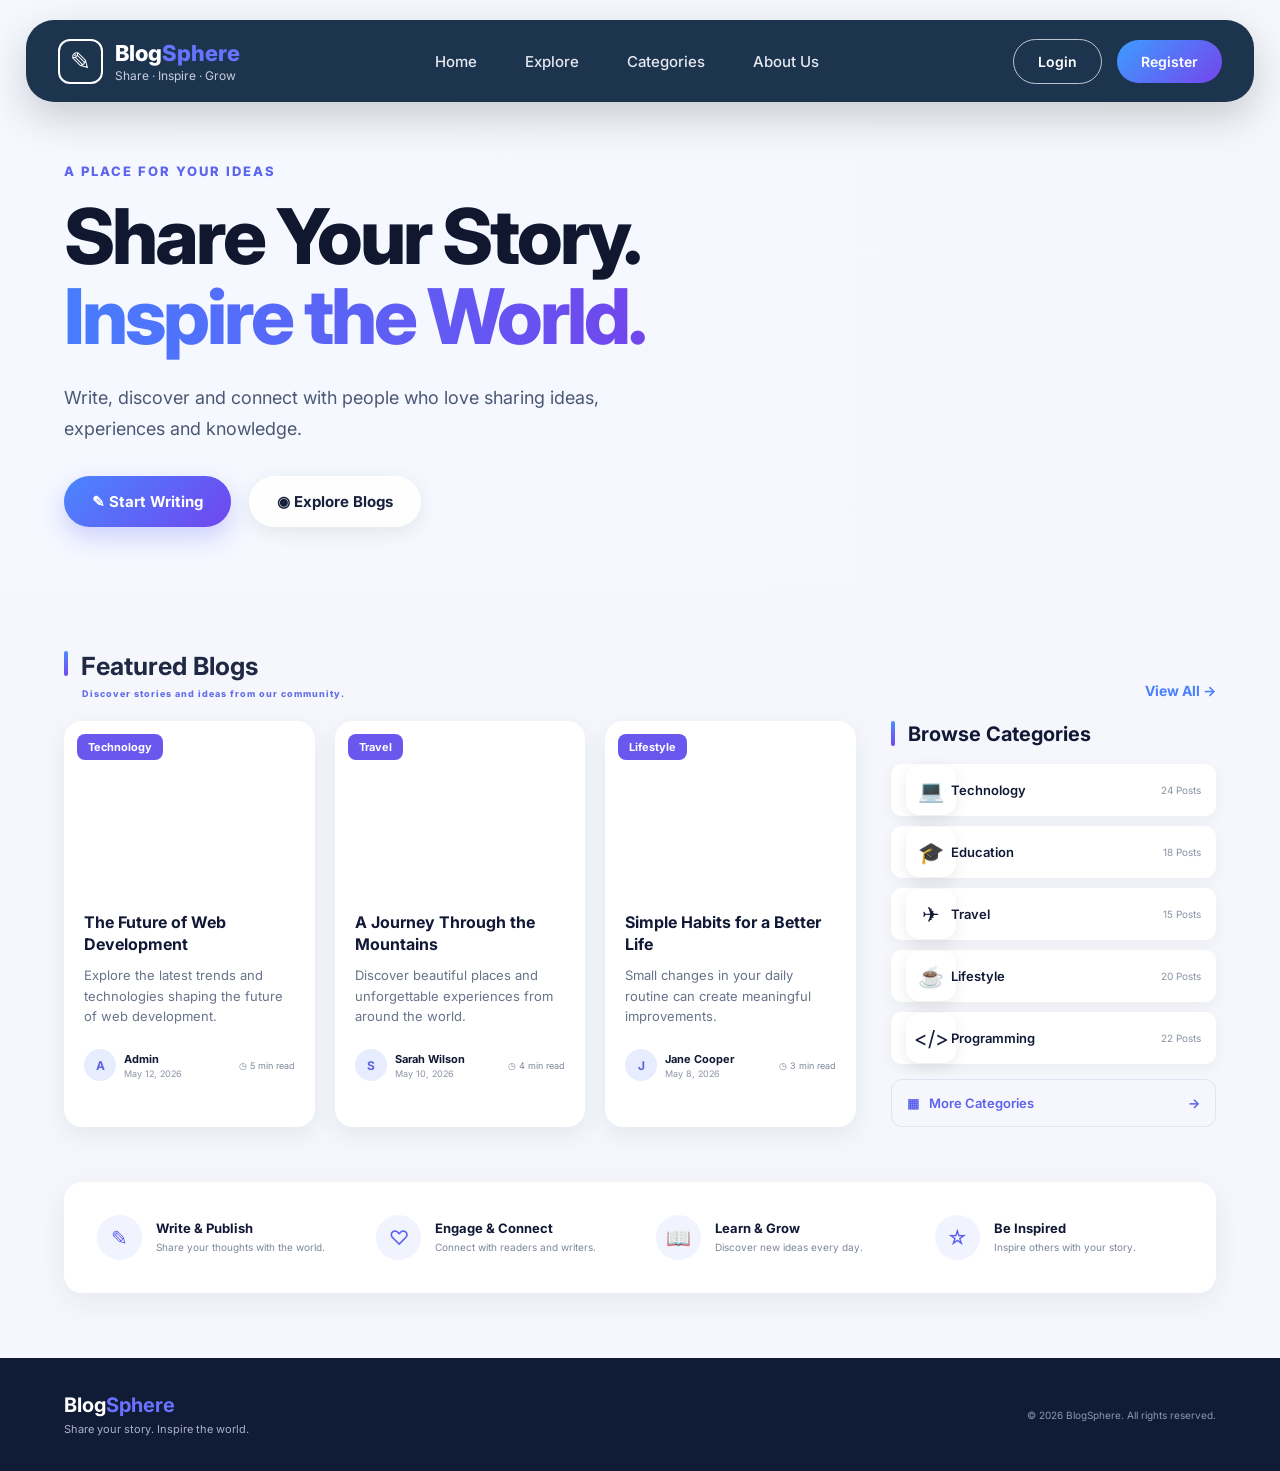
==== commit 8931922e: "Update homepage and content browsing pages" ====
--- a/frontend/index.html
+++ b/frontend/index.html
@@ -29,28 +29,34 @@
             </div>
         </div>
 
-        <nav class="nav-links">
-            <a href="index.html" class="active">Home</a>
-            <a href="explore.html">Explore</a>
-            <a href="categories.html">Categories</a>
-            <a href="about.html">About Us</a>
-        </nav>
-
-        <div class="nav-actions">
-
-            <button class="search-btn" title="Search">
-                
-            </button>
-
-            <a href="login.html" class="login-btn">
-                Login
-            </a>
-
-            <a href="register.html" class="register-btn">
-                Register
-            </a>
-
-        </div>
+                    
+
+<nav class="nav-links" id="mainNavLinks">
+    <a href="index.html">Home</a>
+    <a href="explore.html">Explore</a>
+    <a href="categories.html">Categories</a>
+    <a href="about.html">About Us</a>
+
+    <a href="bookmarks.html" class="logged-in-link" style="display:none;">Bookmarks</a>
+    <a href="account-settings.html" class="logged-in-link" style="display:none;">Account Settings</a>
+    <a href="profile.html" class="logged-in-link" style="display:none;">Profile</a>
+    <a href="dashboard.html" class="logged-in-link" style="display:none;">Dashboard</a>
+</nav>
+
+              <div class="nav-actions" id="navActions">
+
+                <button class="search-btn" title="Search">
+                      </button>
+
+                 <a href="login.html" class="login-btn">
+                    Login
+                 </a>
+
+                <a href="register.html" class="register-btn">
+                    Register
+                </a>
+
+            </div>
 
     </header>
 
--- a/frontend/style.css
+++ b/frontend/style.css
@@ -8373,4 +8373,57 @@
     max-width: 900px;
     margin: 0 auto;
     padding: 40px;
-}+}
+
+.profile-stat-button {
+    border: none;
+    background: transparent;
+    color: inherit;
+    font: inherit;
+    cursor: pointer;
+    display: flex;
+    flex-direction: column;
+    align-items: center;
+    gap: 4px;
+}
+
+.profile-stat-button:hover span {
+    text-decoration: underline;
+}
+
+.follow-list-section {
+    margin: 20px 0;
+    padding: 18px;
+    border: 1px solid #e0e0e0;
+    border-radius: 12px;
+    background: white;
+}
+
+.follow-list-header,
+.follow-list-user {
+    display: flex;
+    align-items: center;
+    justify-content: space-between;
+    gap: 12px;
+}
+
+.follow-list-header {
+    margin-bottom: 14px;
+}
+
+.follow-list-header button {
+    border: none;
+    background: transparent;
+    cursor: pointer;
+    font-size: 18px;
+}
+
+.follow-list-user {
+    padding: 12px 0;
+    border-top: 1px solid #eeeeee;
+}
+
+.follow-list-user a {
+    color: #5b4bdb;
+    text-decoration: none;
+}
